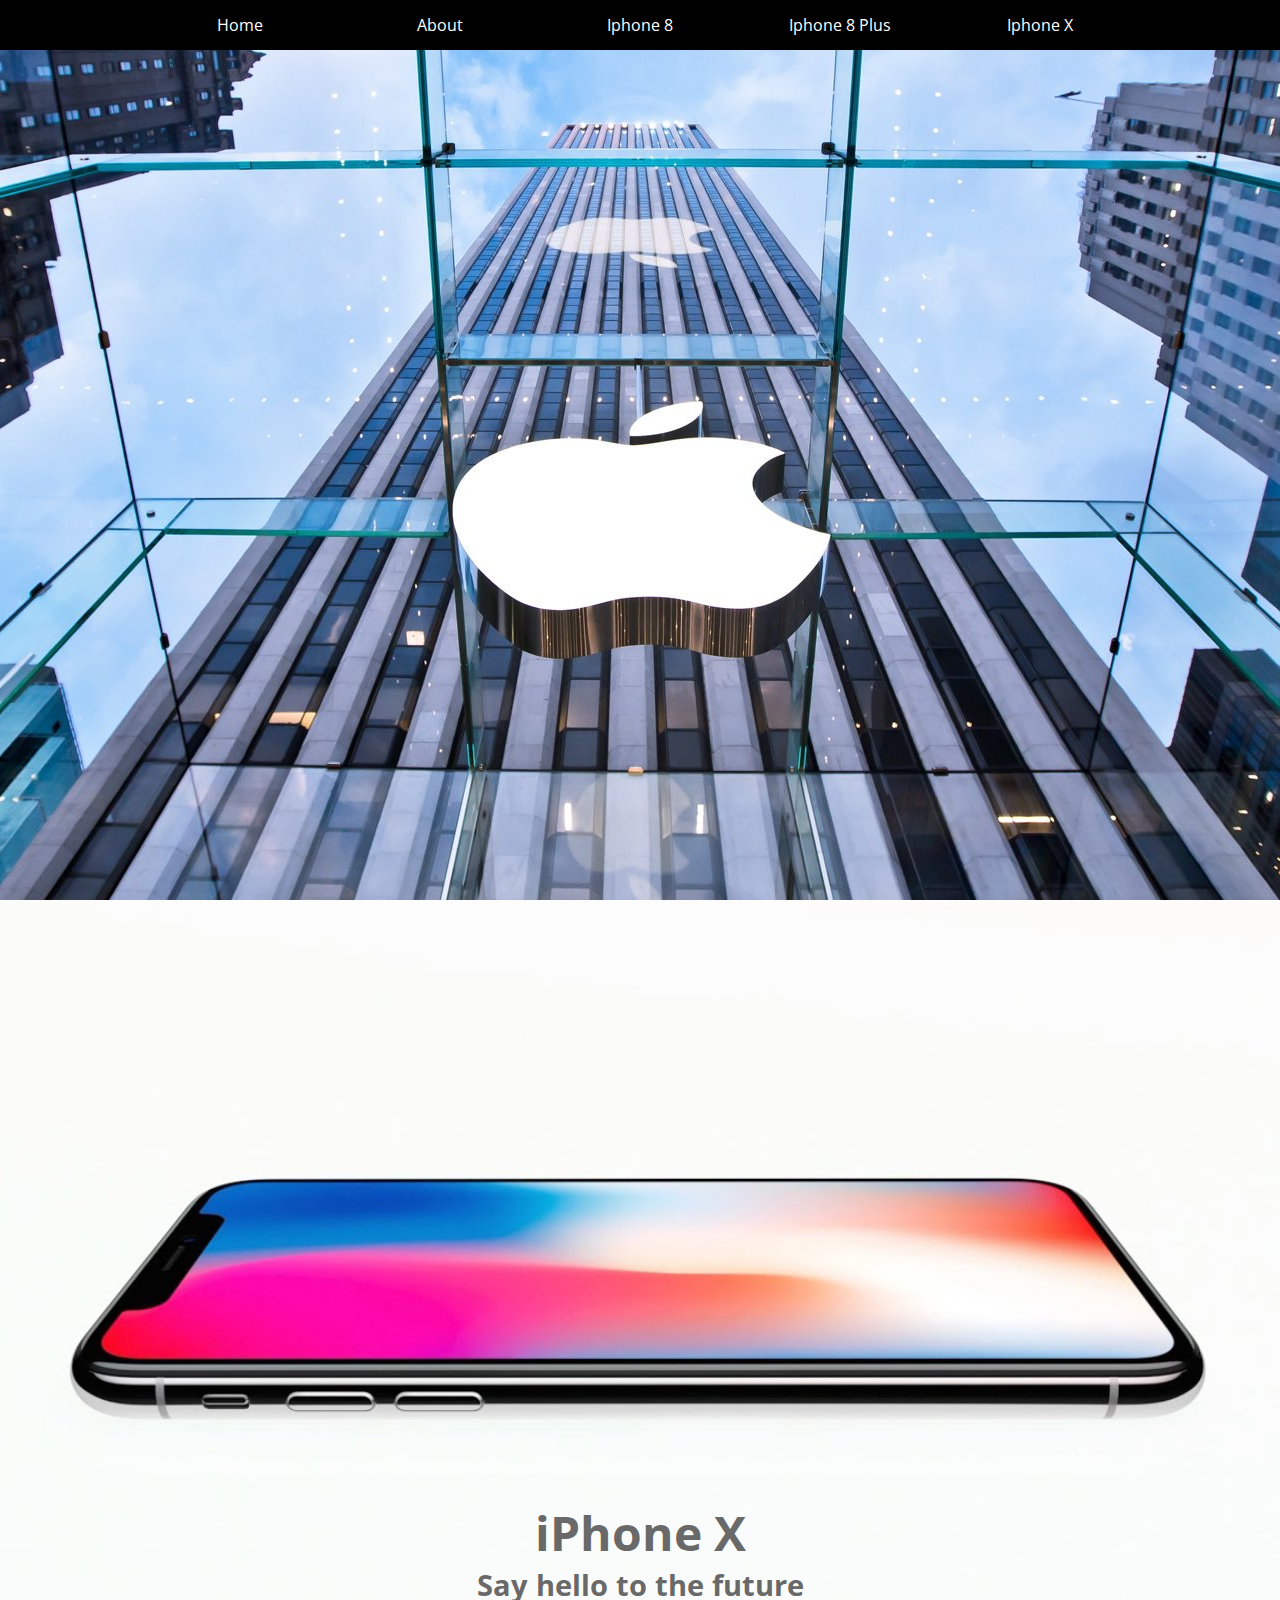
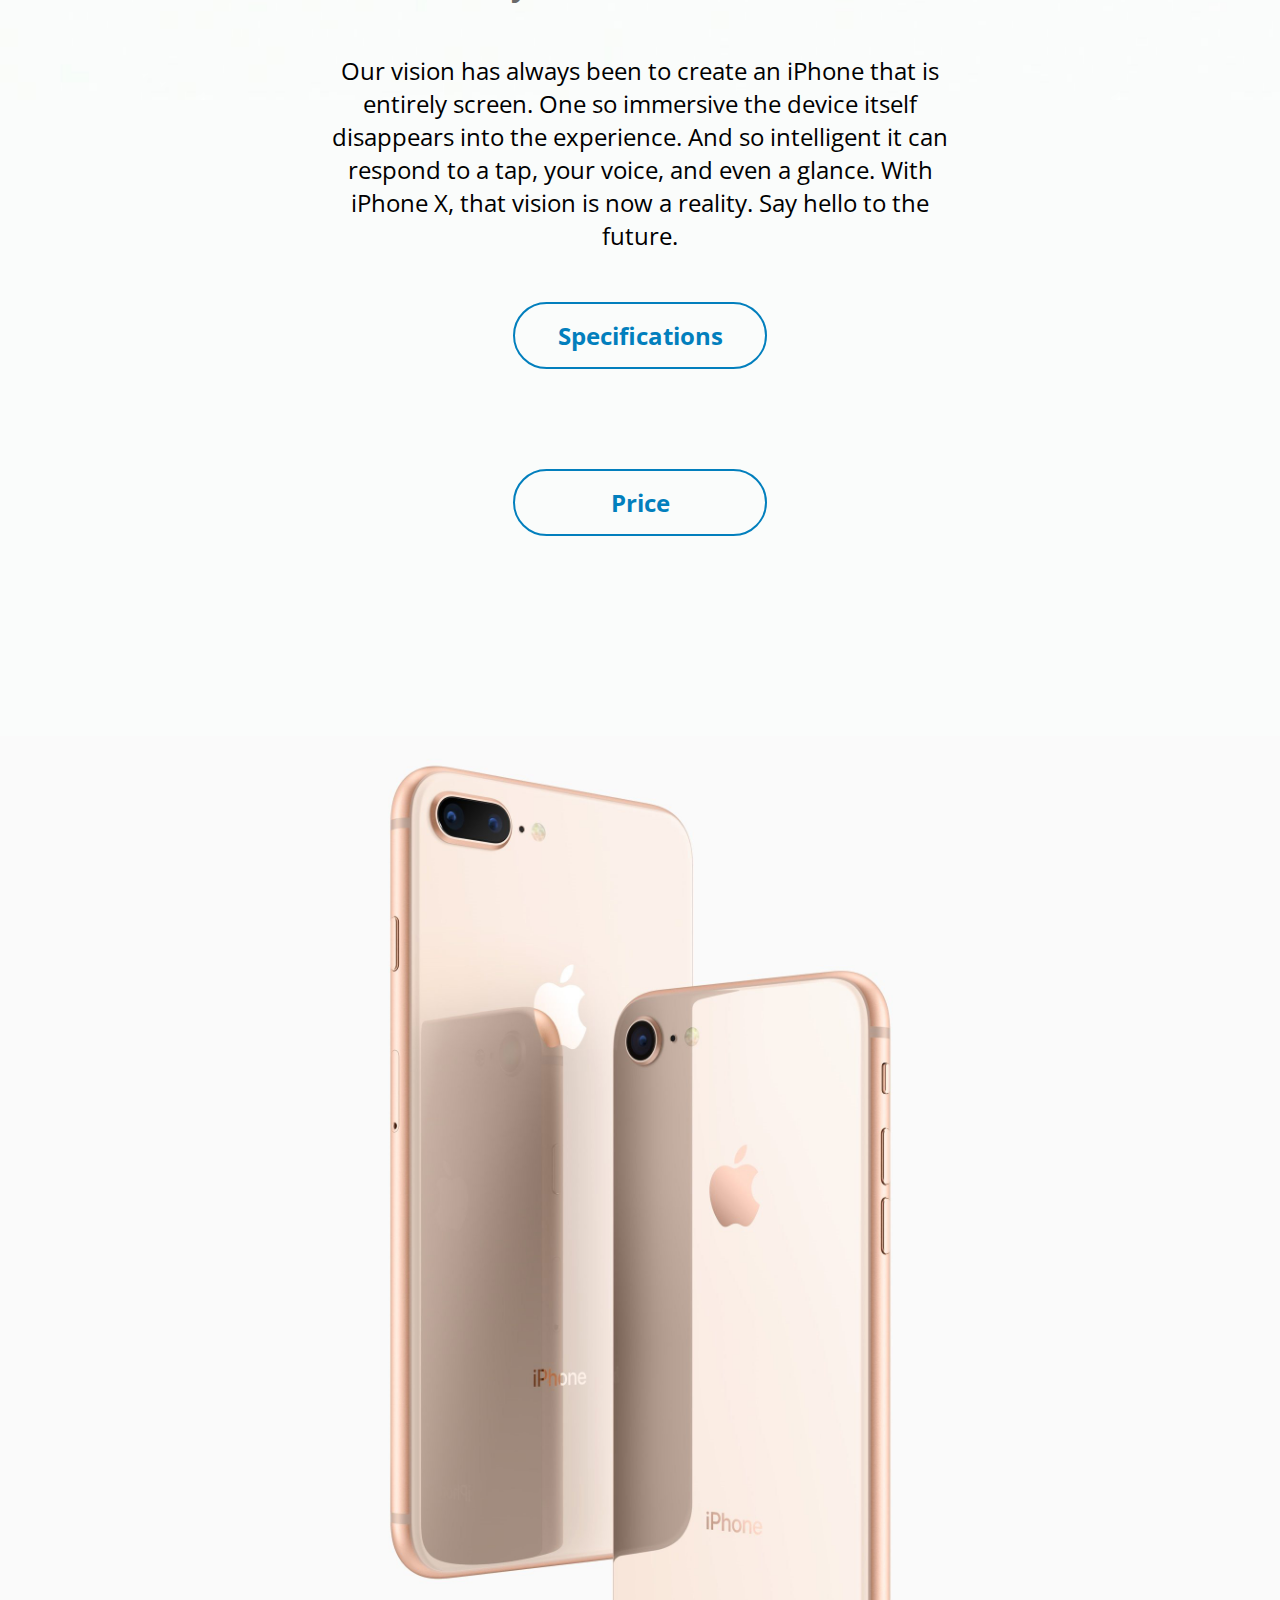
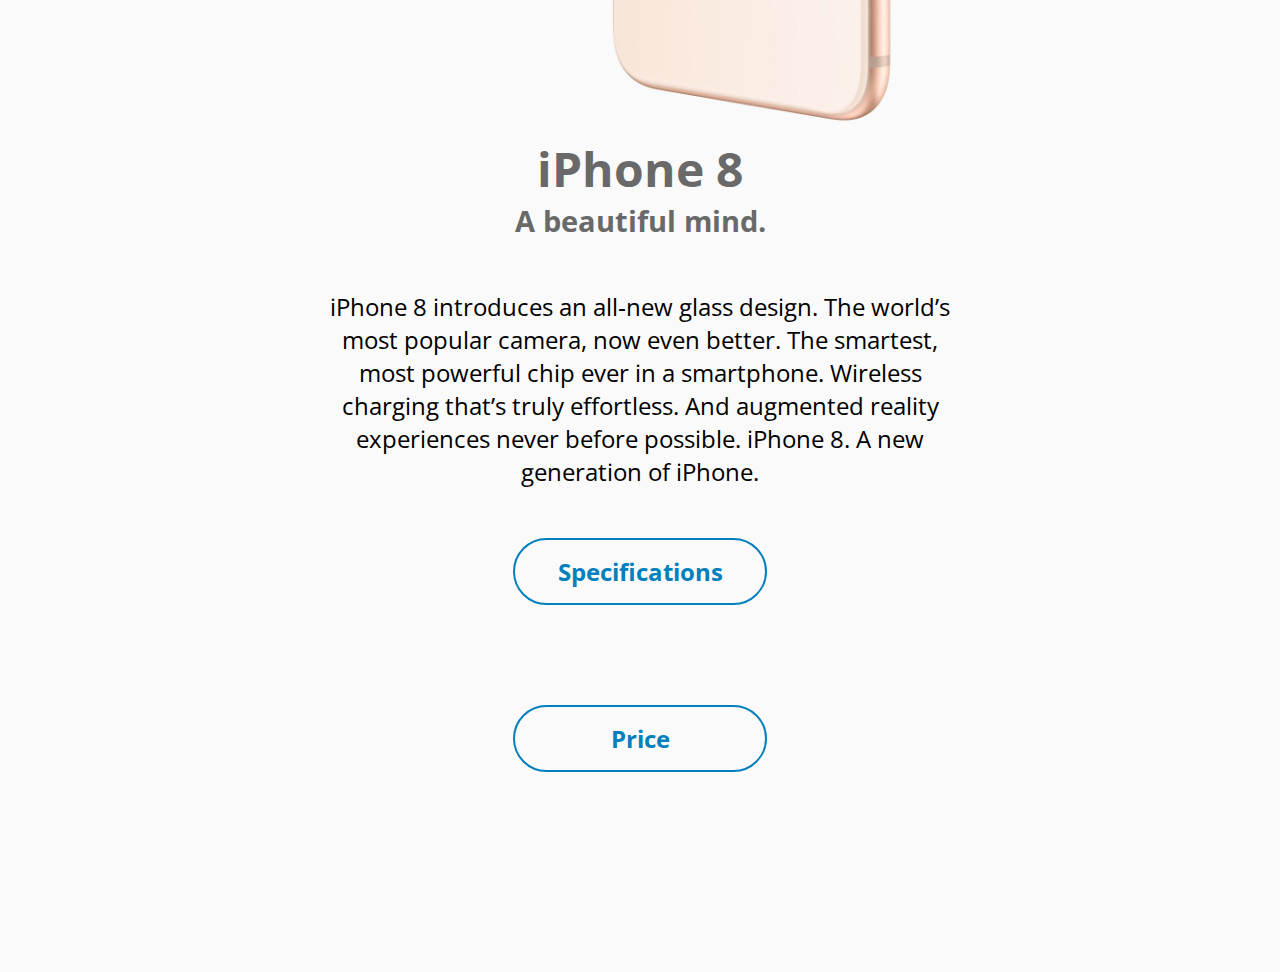
==== index.html @ 16cb4863 "Solved background and modified buttons collor" ====
<!DOCTYPE html>

<html>
    <head>
        <meta charset="UTF-8"> 
        <meta name="viewport" content="width=device-width, initial-scale=1">
        <meta name="description" content="A place where you can get information about Apple company and their latest products">
        <meta name="keywords" content="HTML,CSS,XML,JavaScript,Apple,iphone,Steve Jobs,Telephone,Smartphone,technology">
        <meta name="author" content="Eduard Valentin">
        <title>Apple Presentation</title> 
        <link rel="stylesheet" type="text/css" href="./style.css"> 
        <link href="https://fonts.googleapis.com/css?family=Open+Sans" rel="stylesheet">

    </head>

    <body>
        <header>
            
            <div class="slide-img"></div>
            <div class="slide-img"></div>
            <div class="slide-img"></div>
            <div class="slide-img"></div>

            <nav id="main-menu"></nav>

        </header>

        <main>
            <section id="iphone-x-section">
                <div id="iphx-img"></div>
                <div class="section-info">
                    <div class="section-title">
                        <h2> iPhone X </h2>
                        <h3>Say hello to the future</h3>
                    </div>
                    <div class="section-text">
                        <p>
                            Our vision has always been to create an iPhone that is entirely screen.
                            One so immersive the device itself disappears into the experience. 
                            And so intelligent it can respond to a tap, your voice, and even a glance. With iPhone X, that vision is now a reality. 
                            Say hello to the future.
                        </p>
                    </div>
                    <div id ="iphx-details" class="product-details">
                        <div id="iphx-spec-button" class="slide-button" data-action="iphx-spec">Specifications</div>
                            <!-- Start Table -->
                            <div id="iphx-spec" class="spec-table slide table-wrapper">
	                            <table>
	                                <tr>   
	                                    <th>Capacity</th>                            
	                                    <td>
	                                        <div>64GB</div>
	                                        <div>256GB</div>
	                                    </td>
	                                </tr>
	                                <tr>    
	                                    <th>Size</th>                            
	                                    <td>5.45(138.4 mm) x 2.65(67.3 mm)</td>
	                                </tr>
	                                 <tr>    
	                                    <th>Weight</th>                            
	                                    <td>5.22 ounces (148 grams)</td>
	                                </tr>
	                                <tr>    
	                                    <th>Display</th>                            
	                                    <td>
	                                        <ul>
	                                            <li>Retina HD display</li>
	                                            <li>4.7-inch (diagonal) widescreen LCD Multi-Touch display with IPS technology</li>
	                                            <li>1334-by-750-pixel resolution at 326 ppi</li>
	                                            <li>1400:1 contrast ratio (typical)</li>
	                                            <li>True Tone display</li>
	                                            <li>Wide color display (P3)</li>
	                                            <li>3D Touch</li>
	                                            <li>625 cd/m2 max brightness (typical)</li>
	                                            <li>Dual-domain pixels for wide viewing angles</li>
	                                            <li>Fingerprint-resistant oleophobic coating</li>
	                                            <li>Support for display of multiple languages and characters simultaneously</li>
	                                            <li>Display Zoom</li>
	                                            <li>Reachability</li>
	                                        </ul>
	                                    </td>
	                                </tr>
	                                <tr>
	                                    <th>Splash, Water, and Dust Resistant</th>
	                                    <td>Rated IP67 under IEC standard 60529</td>
	                                </tr>

	                                <tr>
	                                    <th>Camera</th>
	                                    <td>
	                                        <ul>
	                                            <li>12MP camera</li>
	                                            <li>ƒ/1.8 aperture</li>
	                                            <li>Digital zoom up to 5x</li>
	                                            <li>Optical image stabilization</li>
	                                            <li>Six‑element lens</li>
	                                            <li>Quad-LED True Tone flash with Slow Sync</li>
	                                            <li>Panorama (up to 63MP)</li>
	                                            <li>Sapphire crystal lens cover</li>
	                                            <li>Backside illumination sensor</li>
	                                            <li>Hybrid IR filter</li>
	                                            <li>Autofocus with Focus Pixels</li>
	                                            <li>Tap to focus with Focus Pixels</li>
	                                            <li>Live Photos with stabilization</li>
	                                            <li>Wide color capture for photos and Live Photos</li>
	                                            <li>Improved local tone mapping</li>
	                                            <li>Body and face detection</li>
	                                            <li>Exposure control</li>
	                                            <li>Noise reduction</li>
	                                            <li>Auto HDR for photos</li>
	                                            <li>Auto image stabilization</li>
	                                            <li>Burst mode</li>
	                                            <li>Timer mode</li>
	                                            <li>Photo geotagging</li>
	                                            <li>Image formats captured: HEIF and JPEG</li>
	                                        </ul>
	                                    </td>
	                                </tr>
	                            </table>
	                            <!-- End Table -->
                            </div>

                        <div id="iphx-price-button" class="slide-button" data-action="iphx-price">Price </div>

                        <!-- Start Table -->
                        <div id="iphx-price" class="table-wrapper slide price-table">
	                        <table>
	                            <tr>   
	                                <th>Memory</th>                            
	                                <td>64GB</td>
	                                <td>256GB</td>                            
	                            </tr>
	                            <tr>   
	                                <th>Colors Available</th>  
	                                <td>                          
	                                    <ul>
	                                        <li>Black</li>
	                                        <li>Gold</li>
	                                        <li>Pink</li>
	                                    </ul>
	                                </td>
	                                <td>
	                                    <ul>
	                                        <li>Black</li>
	                                        <li>Gold Pink</li>
	                                        <li>White</li>
	                                    </ul>
	                                </td>                            
	                            </tr>
	                            <tr>    
	                                <th>Price</th>                            
	                                <td>699$</td>
	                                <td>849$</td>                              
	                            </tr>
	                        </table>
	                        <!-- End Table -->
                    	</div>
                    </div>
                </div>
                </div>
            </section>

            <section id="iphone-8-section">
                <div id="iph8-img"></div>
                <div class="section-info">
                    <div class="section-title">
                        <h2> iPhone 8 </h2>
                        <h3>A beautiful mind.</h3>
                    </div>
                    <div class="section-text">
                        <p>
                            <p>iPhone 8 introduces an all‑new glass design. 
                            The world’s most popular camera, now even better.
                            The smartest, most powerful chip ever in a smartphone.
                            Wireless charging that’s truly effortless.
                            And augmented reality experiences never before possible. 
                            iPhone 8. A new generation of iPhone.</p>
                        </p>
                    </div>
                    <div id="iph8-details" class="product-details">
                        <div id="iph8-spec-button" class="slide-button" data-action="iph8-spec">Specifications</div>

                        <div id="iph8-spec" class="spec-table slide table-wrapper"> 
	                        <!-- Start Table -->
	                        <table>
	                            <tr>   
	                                <th>Capacity</th>                            
	                                <td>
	                                    <div>64GB</div>
	                                    <div>256GB</div>
	                                </td>
	                            </tr>
	                            <tr>    
	                                <th>Size</th>                            
	                                <td>5.45(138.4 mm) x 2.65(67.3 mm)</td>
	                            </tr>
	                             <tr>    
	                                <th>Weight</th>                            
	                                <td>5.22 ounces (148 grams)</td>
	                            </tr>
	                            <tr>    
	                                <th>Display</th>                            
	                                <td>
	                                    <ul>
	                                        <li>Retina HD display</li>
	                                        <li>4.7-inch (diagonal) widescreen LCD Multi-Touch display with IPS technology</li>
	                                        <li>1334-by-750-pixel resolution at 326 ppi</li>
	                                        <li>1400:1 contrast ratio (typical)</li>
	                                        <li>True Tone display</li>
	                                        <li>Wide color display (P3)</li>
	                                        <li>3D Touch</li>
	                                        <li>625 cd/m2 max brightness (typical)</li>
	                                        <li>Dual-domain pixels for wide viewing angles</li>
	                                        <li>Fingerprint-resistant oleophobic coating</li>
	                                        <li>Support for display of multiple languages and characters simultaneously</li>
	                                        <li>Display Zoom</li>
	                                        <li>Reachability</li>
	                                    </ul>
	                                </td>
	                            </tr>
	                            <tr>
	                                <th>Splash, Water, and Dust Resistant</th>
	                                <td>Rated IP67 under IEC standard 60529</td>
	                            </tr>

	                            <tr>
	                                <th>Camera</th>
	                                <td>
	                                    <ul>
	                                        <li>12MP camera</li>
	                                        <li>ƒ/1.8 aperture</li>
	                                        <li>Digital zoom up to 5x</li>
	                                        <li>Optical image stabilization</li>
	                                        <li>Six‑element lens</li>
	                                        <li>Quad-LED True Tone flash with Slow Sync</li>
	                                        <li>Panorama (up to 63MP)</li>
	                                        <li>Sapphire crystal lens cover</li>
	                                        <li>Backside illumination sensor</li>
	                                        <li>Hybrid IR filter</li>
	                                        <li>Autofocus with Focus Pixels</li>
	                                        <li>Tap to focus with Focus Pixels</li>
	                                        <li>Live Photos with stabilization</li>
	                                        <li>Wide color capture for photos and Live Photos</li>
	                                        <li>Improved local tone mapping</li>
	                                        <li>Body and face detection</li>
	                                        <li>Exposure control</li>
	                                        <li>Noise reduction</li>
	                                        <li>Auto HDR for photos</li>
	                                        <li>Auto image stabilization</li>
	                                        <li>Burst mode</li>
	                                        <li>Timer mode</li>
	                                        <li>Photo geotagging</li>
	                                        <li>Image formats captured: HEIF and JPEG</li>
	                                    </ul>
	                            </tr>

	                        </table>
	                        <!-- End Table -->
						</div>
                        
                        <div id="iph8-price-button" class="slide-button" data-action="iph8-price">Price </div>
                        <div id="iph8-price" class="price-table slide table-wrapper">
	                        <!-- Start Table -->
	                        <table>
	                            <tr>   
	                                <th>Memory</th>                            
	                                <td>64GB</td>
	                                <td>256GB</td>                            
	                            </tr>
	                            <tr>   
	                                <th>Colors Available</th>  
	                                <td>                          
	                                    <ul>
	                                        <li>Black</li>
	                                        <li>Gold</li>
	                                        <li>Pink</li>
	                                    </ul>
	                                </td>
	                                <td>
	                                    <ul>
	                                        <li>Black</li>
	                                        <li>Gold Pink</li>
	                                        <li>White</li>
	                                    </ul>
	                                </td>                            
	                            </tr>
	                            <tr>    
	                                <th>Price</th>                            
	                                <td>699$</td>
	                                <td>849$</td>                              
	                            </tr>
	                        </table>
	                        <!-- End Table -->
                     </div>
                    </div>
                </div>
            </section>
       
       
        </main>

        <footer>
        
        </footer>
        
        <!-- Zona pentru fisiere javascript -->
        <script src="logic.js"></script>
    
    </body>

</html>
---- style.css ----
html{
    font-family: 'Open Sans', sans-serif;
    margin: 0;
    padding: 0;
}

body{
    background-color: #efefef;
    margin: 0;
    padding: 0;
}

h1,h2,h3,h4,h5{
    color: #696969;    
}

section{
    width: 100%;
    padding-bottom: 150px;
}

/*----------------------------------------- Header ----------------------------------------------------------*/

header{
    width: 100%;
    height: 100%;
    overflow: hidden;
}

nav{
    width: 100%;
    background-color: black;
    position: absolute;
    top: 0;
    left: 0;
    z-index: 5;
}
nav ul{
    width: 100%;
    list-style: none;
    display: flex;
    flex-direction: row;
    justify-content: center;
    align-items: center;
    margin: 0;
    padding: 0;
}

nav ul li{
    width: 200px;
    height: 50px;
    display: flex;
    align-content: center;
    justify-content: center;
    transition:  3ms linear;
}

nav ul li:hover{
    background-color:#252525;
}

nav ul li a{
    display: flex;
    justify-content: center;
    align-items: center;
    text-decoration: none;
    color: white;
}

/**************************** Sections ***********************************/

.image-section{
    display: block;
    width:100%;
}

#iphone-x-section{
    margin: 0;
    background-color: #fafcfb;
}

#iphone-8-section{
    margin: 0;
    background-color: #fafafa;
}

#iphx-img{
    background: url("img/iphx.jpg");
    background-size: cover;
    background-position: center;
    min-height:800px;
}

#iph8-img{
    background: url("img/iph8.jpg");
    background-size: contain;
    background-repeat: no-repeat;
    background-position: center;
    min-height:1000px;
}

.section-title{
    font-size: 2em;
    text-align: center;
    width: 50%;
    margin: 0 auto;
}

#iphone-x-section .section-info{
    margin-top:-200px;
}
.section-title h2,.section-title h3{
    margin: 0;
}
.section-title h3{
    font-size:0.9em;
}

.section-text{
    width: 50%;
    margin:50px auto;
    text-align: center;
    font-size: 1.5em;
}



/************************************* Article **********************************/

article{
    font-size: 1.2em;
}


/************************************** Table Styling ***************************/

table{
    margin: 0 auto;
    border-collapse: collapse;
    width: 980px;
}
th{
    font-size: 1.5em;
}
tr{
    border-bottom:1px solid #c5c5c5;
}

table tr:last-child{
    border: none;
}

td{
    padding:40px 0px;
    display: inline-block;
    margin-right: 30%;
    
}

td ul{
    margin: 0;
    padding: 0;
    list-style: none;
}

#spec-table td,#spec-table th{
    width: 50%;
}
/******************************* Other ***********************************************/

div.product-details h2{
    font-size: 2em;
    margin: 100px 0px;
    text-align: center;
}

.slide-button{
    font-size: 1.5em;
    text-align: center;
    width: 250px;
    padding: 15px 0px;
    border-radius: 50px;
    font-weight: bold;
    margin: 50px auto;
    cursor: pointer;
    color: #027fbd;
    border: 2px solid #027fbd;
    transition: all .1s ease-in-out;
}
.slide-button:hover{
    transform: scale(.98);
}

.slide {
    display: block;
    overflow: hidden;
    transition: all 0.5s linear;
}

.slide-img{
    width: 100%;
    height: 100vh;
    position: absolute;
    top: 0;
    left: 0;
    z-index: 5;
    opacity: 0;
    transition: opacity 1s linear;
    background-size: cover !important;
    background-position: center !important;
    background-repeat: no-repeat !important;
    background-attachment: fixed !important;
}

.slide-img:nth-child(1){
    background: url("img/bg1.jpg");
}
.slide-img:nth-child(2){
    background: url("img/bg2.png");
}
.slide-img:nth-child(3){
    background: url("img/bg3.jpg");
}
.slide-img:nth-child(4){
    background: url("img/bg4.jpg");
}
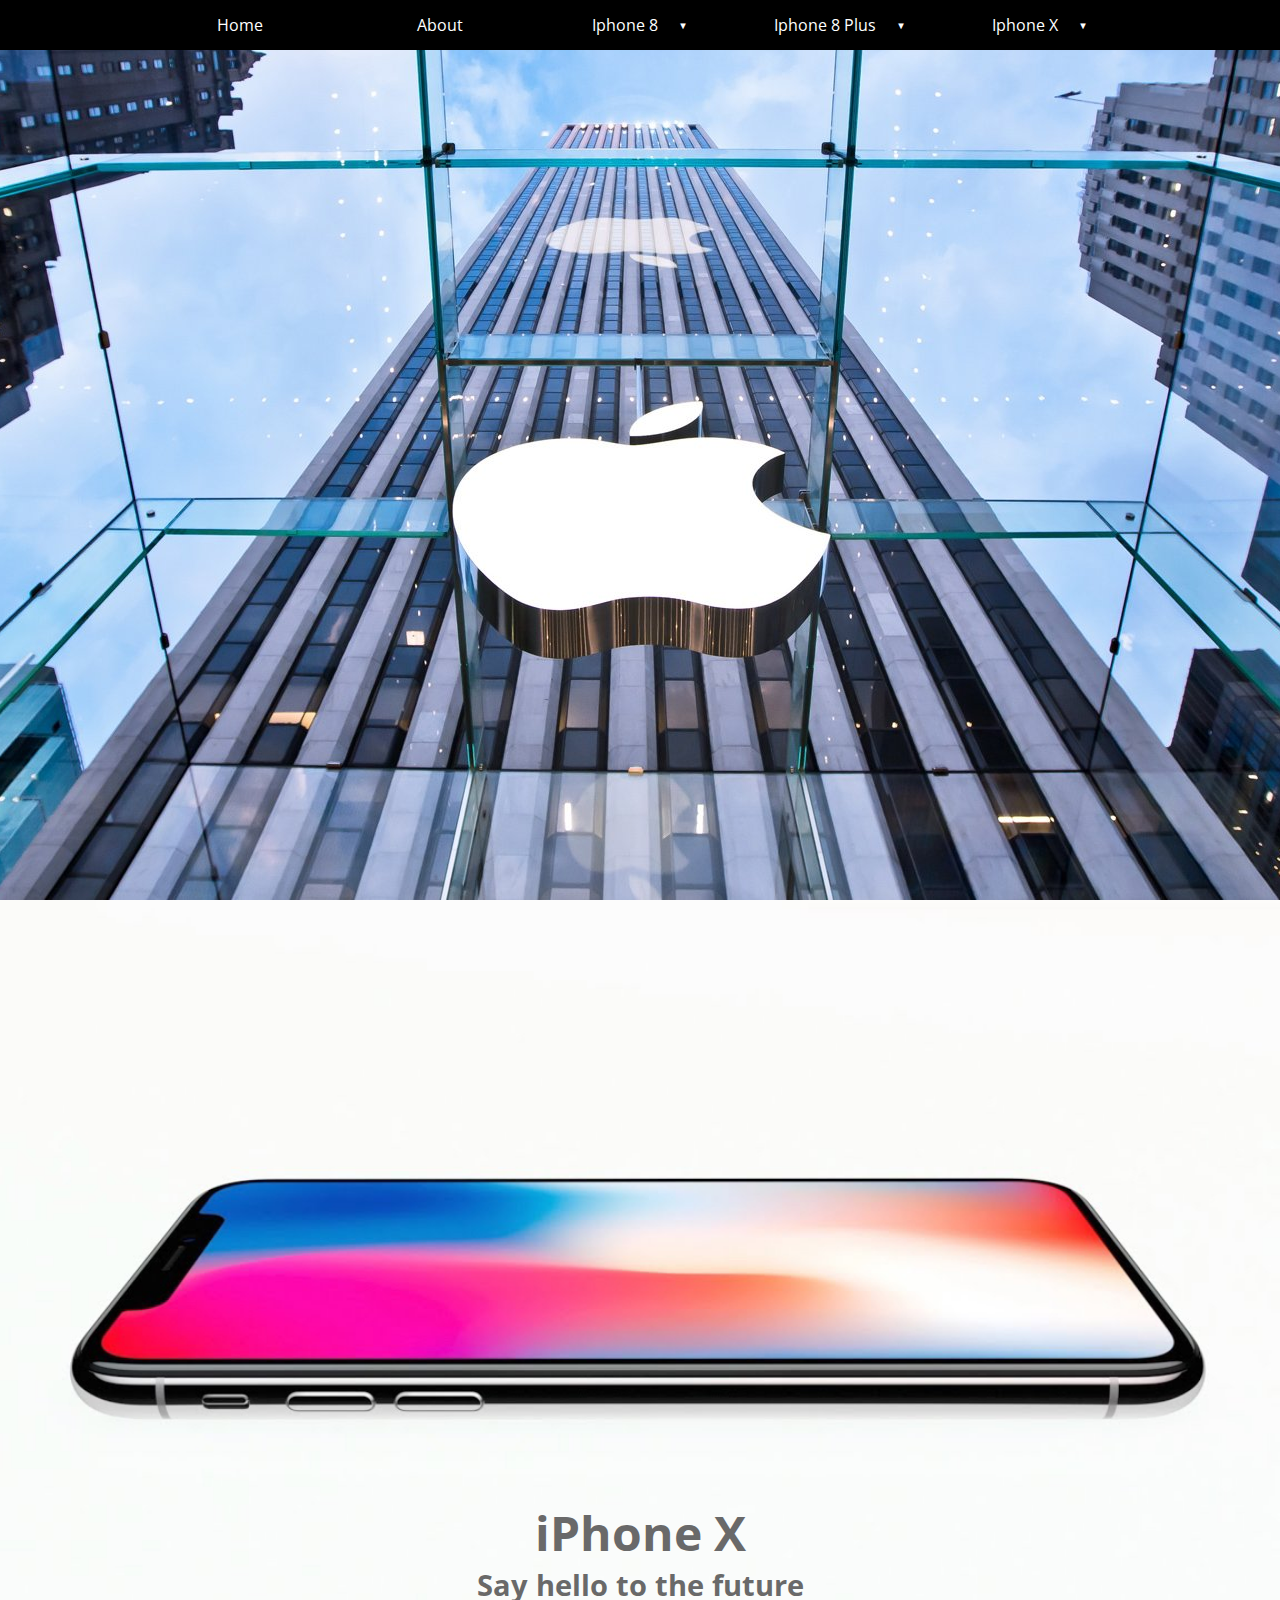
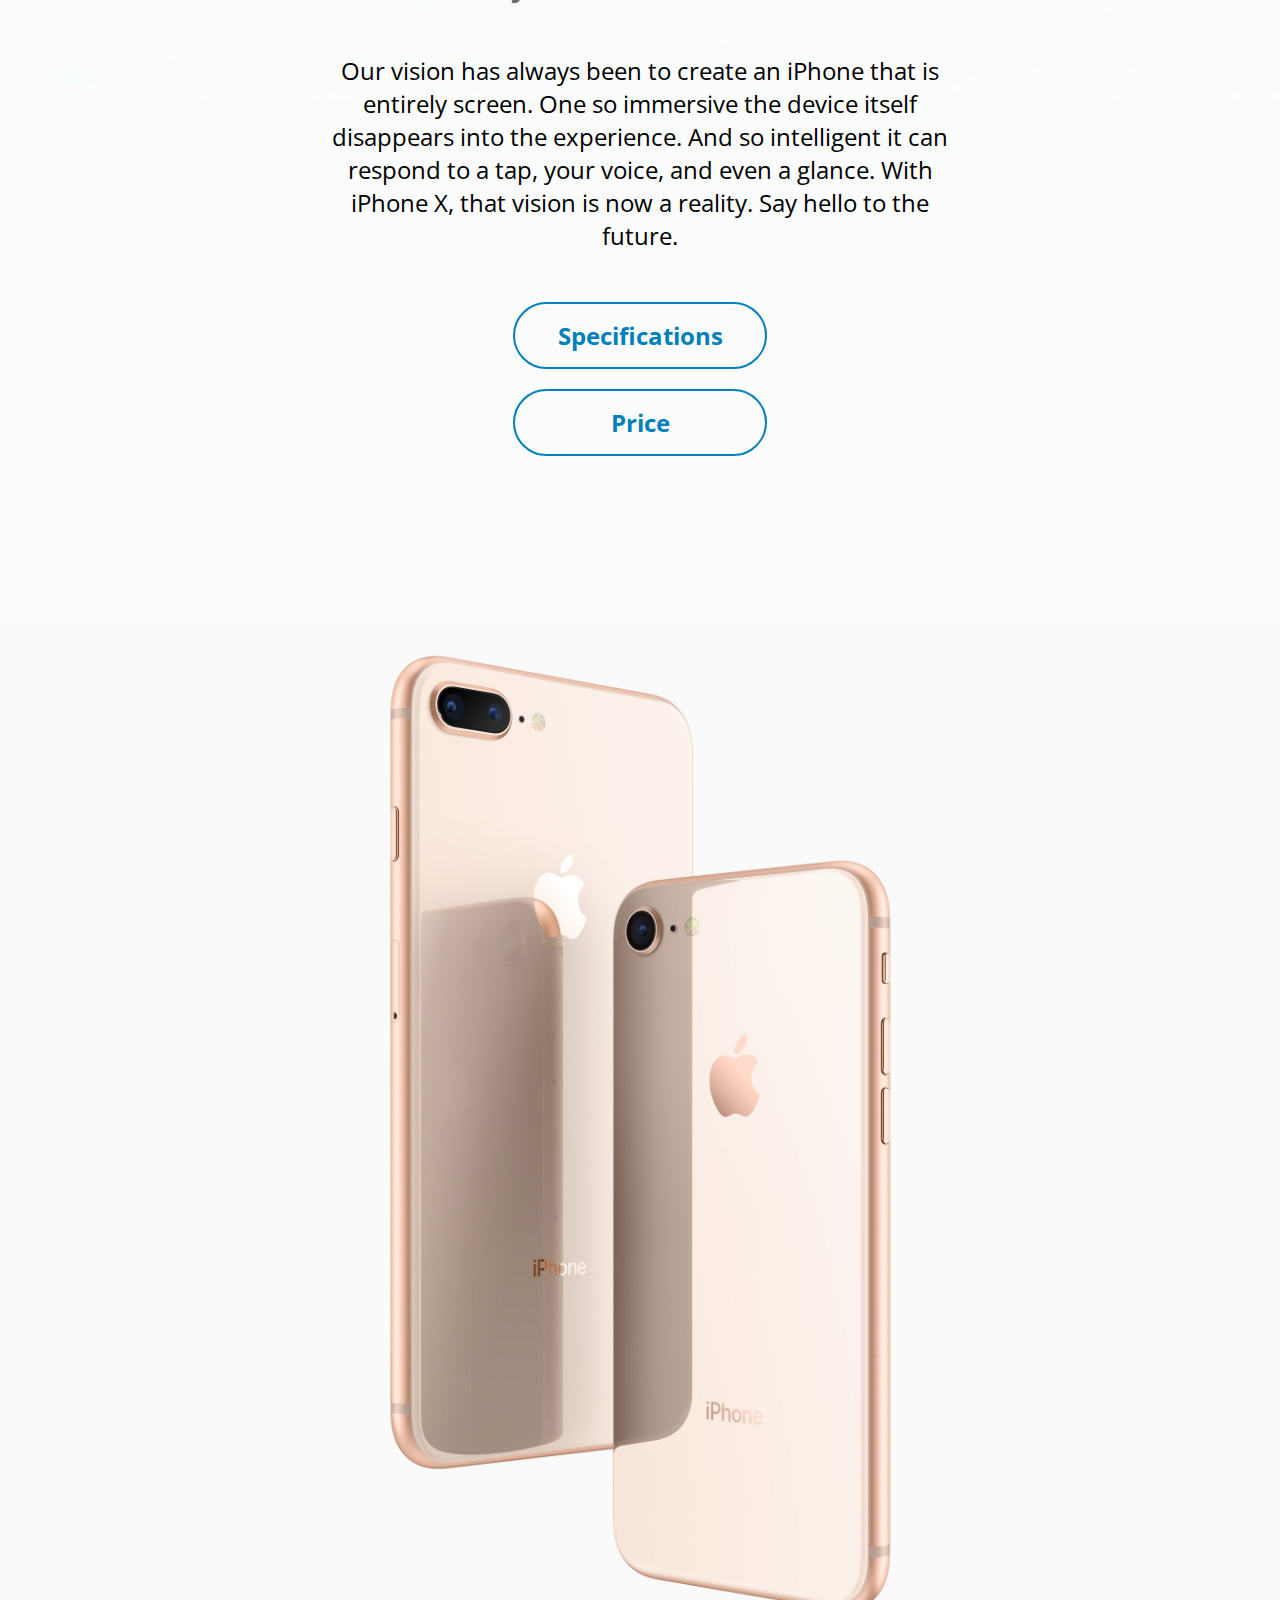
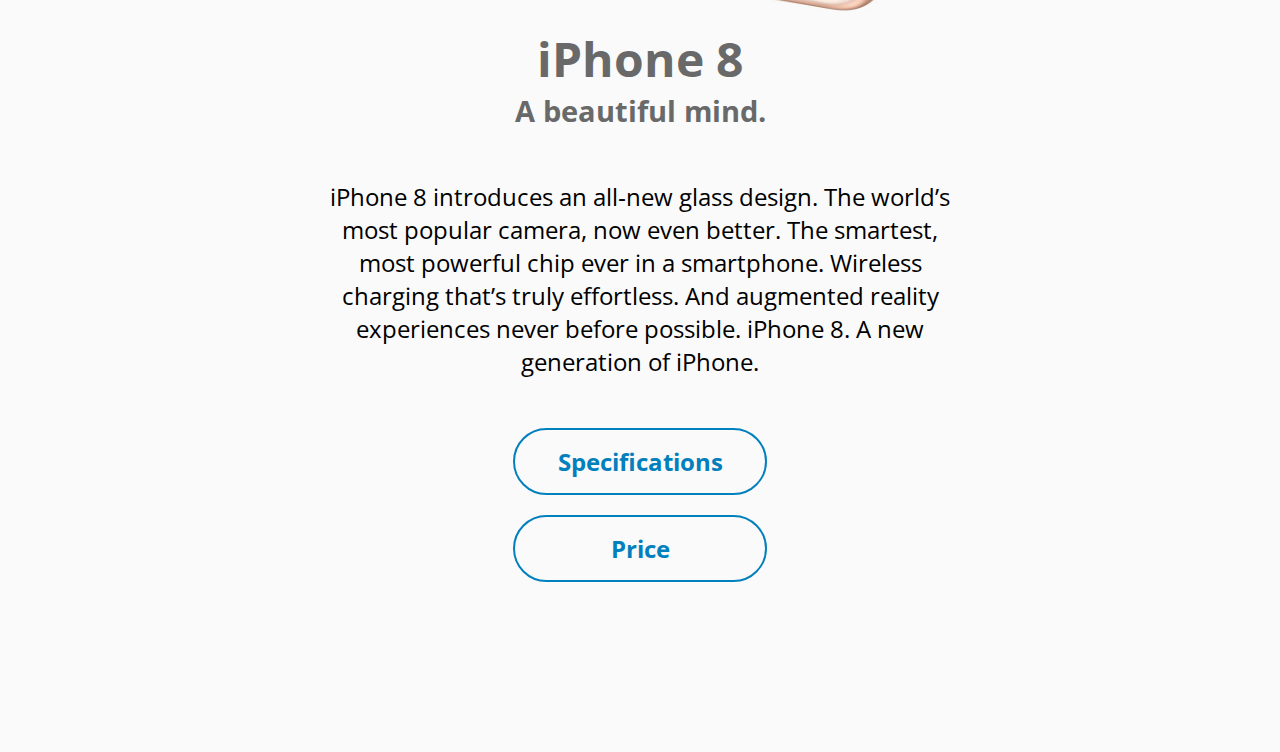
==== commit d471115c: "WIP -- Making it responsive" ====
--- a/index.html
+++ b/index.html
@@ -21,7 +21,10 @@
             <div class="slide-img"></div>
             <div class="slide-img"></div>
 
-            <nav id="main-menu"></nav>
+            <nav id="main-menu">
+            	<div id="show-menu-button" class="slide-button" data-action="menu-items">=</div>
+            	<div id="menu-items"></div>
+            </nav>
 
         </header>
 
@@ -42,7 +45,7 @@
                         </p>
                     </div>
                     <div id ="iphx-details" class="product-details">
-                        <div id="iphx-spec-button" class="slide-button" data-action="iphx-spec">Specifications</div>
+                        <div id="iphx-spec-button" class="slide-button table-show-button" data-action="iphx-spec">Specifications</div>
                             <!-- Start Table -->
                             <div id="iphx-spec" class="spec-table slide table-wrapper">
 	                            <table>
@@ -121,7 +124,7 @@
 	                            <!-- End Table -->
                             </div>
 
-                        <div id="iphx-price-button" class="slide-button" data-action="iphx-price">Price </div>
+                        <div id="iphx-price-button" class="slide-button table-show-button" data-action="iphx-price">Price </div>
 
                         <!-- Start Table -->
                         <div id="iphx-price" class="table-wrapper slide price-table">
@@ -179,7 +182,7 @@
                         </p>
                     </div>
                     <div id="iph8-details" class="product-details">
-                        <div id="iph8-spec-button" class="slide-button" data-action="iph8-spec">Specifications</div>
+                        <div id="iph8-spec-button" class="slide-button table-show-button" data-action="iph8-spec">Specifications</div>
 
                         <div id="iph8-spec" class="spec-table slide table-wrapper"> 
 	                        <!-- Start Table -->
@@ -259,7 +262,7 @@
 	                        <!-- End Table -->
 						</div>
                         
-                        <div id="iph8-price-button" class="slide-button" data-action="iph8-price">Price </div>
+                        <div id="iph8-price-button" class="slide-button table-show-button" data-action="iph8-price">Price </div>
                         <div id="iph8-price" class="price-table slide table-wrapper">
 	                        <!-- Start Table -->
 	                        <table>
--- a/style.css
+++ b/style.css
@@ -30,7 +30,7 @@
 nav{
     width: 100%;
     background-color: black;
-    position: absolute;
+    position: fixed;
     top: 0;
     left: 0;
     z-index: 5;
@@ -49,15 +49,13 @@
 nav ul li{
     width: 200px;
     height: 50px;
+    cursor:pointer;
     display: flex;
     align-content: center;
     justify-content: center;
     transition:  3ms linear;
 }
 
-nav ul li:hover{
-    background-color:#252525;
-}
 
 nav ul li a{
     display: flex;
@@ -67,6 +65,13 @@
     color: white;
 }
 
+#show-menu-button{
+    display: none;
+    color: white;
+    font-size: 3em;
+
+}
+
 /**************************** Sections ***********************************/
 
 .image-section{
@@ -174,20 +179,20 @@
     text-align: center;
 }
 
-.slide-button{
+.table-show-button{
     font-size: 1.5em;
     text-align: center;
     width: 250px;
     padding: 15px 0px;
     border-radius: 50px;
     font-weight: bold;
-    margin: 50px auto;
+    margin: 0 auto 20px auto;
     cursor: pointer;
     color: #027fbd;
     border: 2px solid #027fbd;
     transition: all .1s ease-in-out;
 }
-.slide-button:hover{
+.table-show-button:hover{
     transform: scale(.98);
 }
 
@@ -223,4 +228,96 @@
 }
 .slide-img:nth-child(4){
     background: url("img/bg4.jpg");
-}+}
+
+/******************************************************SUB MENU******************************************************/
+
+
+
+.sub-menu{
+
+    background:black;
+    flex-direction:column;
+    color: white;
+    position: absolute;
+    top: 50px;
+    width: 200px;
+}
+
+.sub-menu > li{
+    display:flex;
+    align-content:center;
+    align-items:center;
+    border-bottom:1px solid #3b3b3bcc;
+}
+
+.sub-menu > li:last-child{
+    border-bottom:none;
+}
+
+.arrow-head{
+    transform-origin:center;
+    transition:transform .2s linear;
+    margin-left:20px;
+    color:white;
+    font-size:0.6em;
+}
+
+/****************************************** Media Query *****************************************************/
+
+@media (min-width: 721px) {
+    /* Changes for non mobile devices */
+
+    nav ul li:hover{
+        background-color:#252525;
+    }
+    .has-dropdown:hover .sub-menu{
+        display:flex;
+    }
+
+    .has-dropdown:hover .arrow-head{
+        transform:rotateZ(-90deg);
+    }
+    .sub-menu{
+        display: none;
+    }
+}
+
+@media (max-width: 720px){
+    /* Changes for mobile devices */ 
+
+    #main-menu{
+        height: 100vh;
+    }
+
+    #main-menu ul{
+        flex-direction: column;
+    }
+
+    #main-menu ul li{
+        border-bottom: 1px solid rgba(255, 255, 255, 0.37);
+        width: 100%;
+        justify-content: flex-start;
+        flex-direction: column;
+        padding-left: 30px;
+        height: auto;
+        min-height: 65px;
+    }
+    #main-menu ul li a{
+        justify-content: flex-start;
+    }
+    #main-menu ul li:last-child{
+        border-bottom: none;
+    }
+
+    #show-menu-button{
+        display: block;
+    }
+    .sub-menu{
+        display: flex;
+        margin: 10px 0;
+        position: relative;
+        background: none;
+    }
+}
+
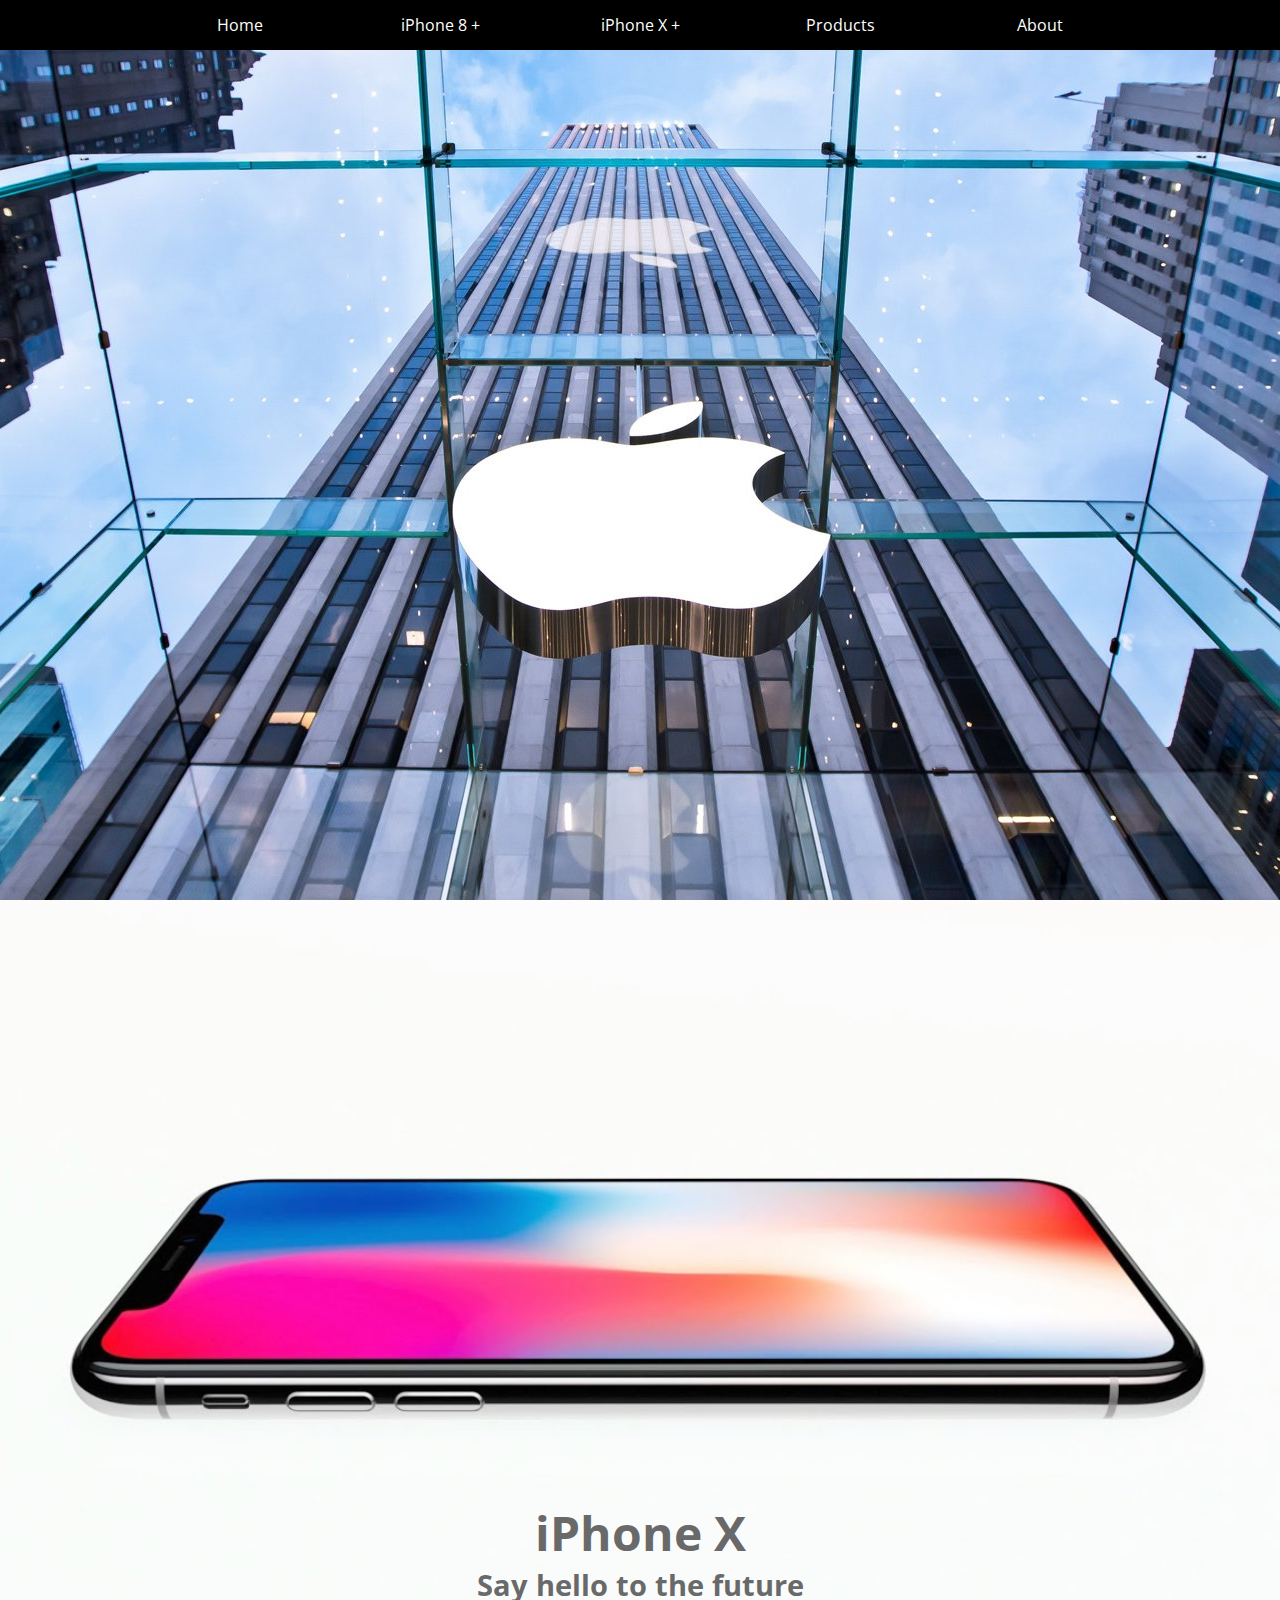
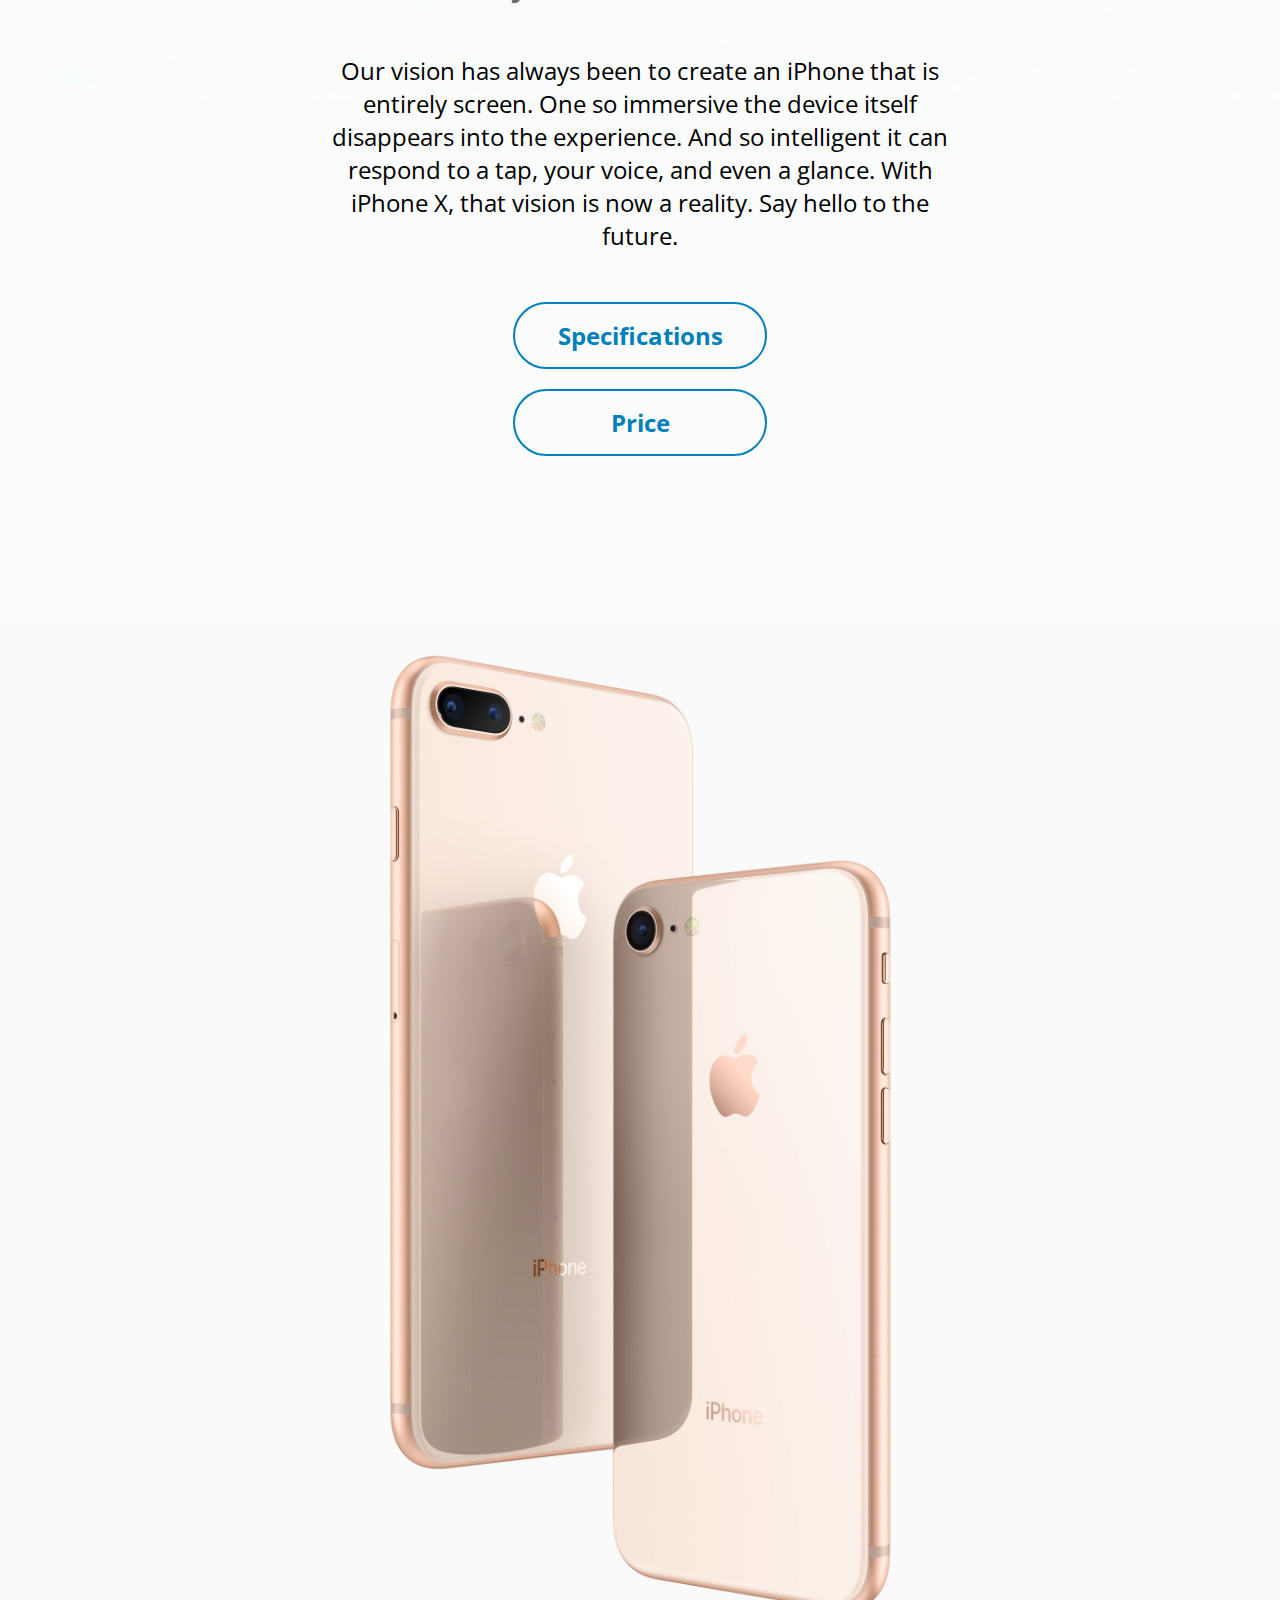
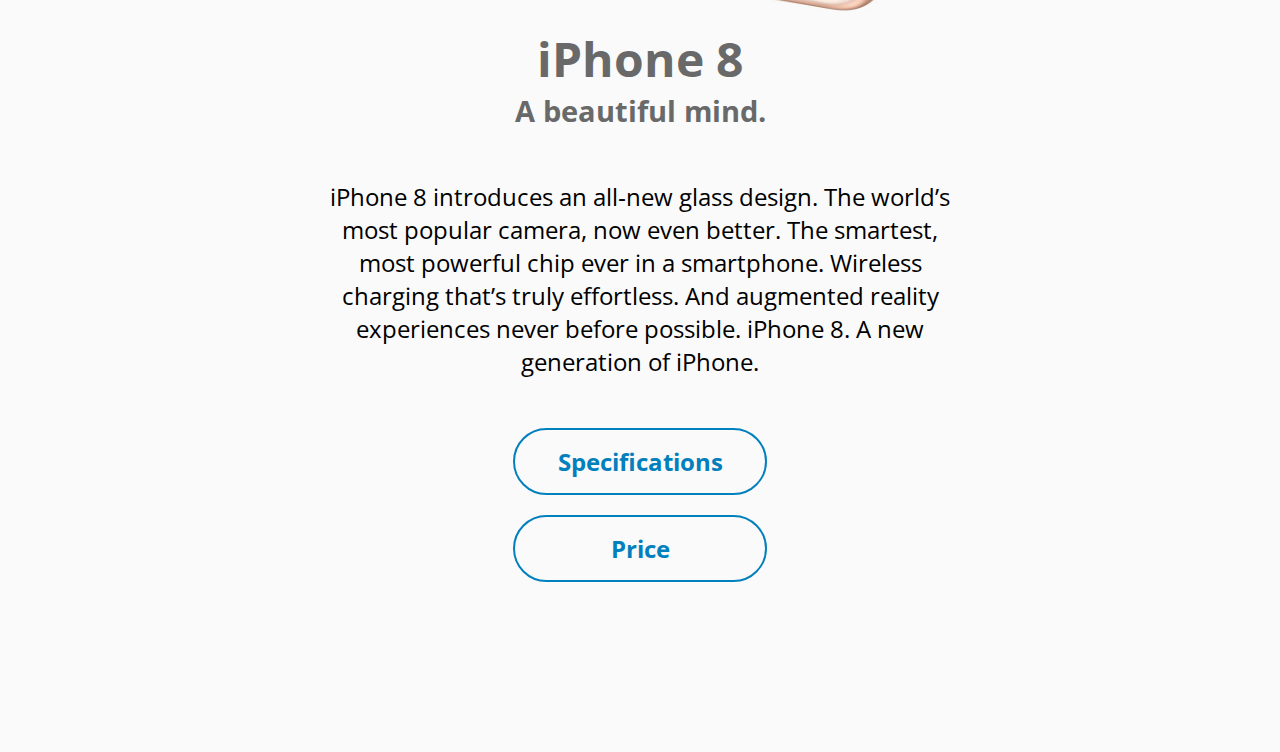
==== commit fd10ad09: "Merge branch 'master' of https://github.com/EduardValentin/AppleWebsite" ====
--- a/index.html
+++ b/index.html
@@ -21,10 +21,7 @@
             <div class="slide-img"></div>
             <div class="slide-img"></div>
 
-            <nav id="main-menu">
-            	<div id="show-menu-button" class="slide-button" data-action="menu-items">=</div>
-            	<div id="menu-items"></div>
-            </nav>
+            <nav id="main-menu"></nav>
 
         </header>
 
--- a/style.css
+++ b/style.css
@@ -35,7 +35,12 @@
     left: 0;
     z-index: 5;
 }
+
 nav ul{
+    padding: 0px;
+}
+
+nav > ul{
     width: 100%;
     list-style: none;
     display: flex;
@@ -53,7 +58,6 @@
     display: flex;
     align-content: center;
     justify-content: center;
-    transition:  3ms linear;
 }
 
 
@@ -63,14 +67,24 @@
     align-items: center;
     text-decoration: none;
     color: white;
-}
-
-#show-menu-button{
+    transition: all 300ms linear;
+}
+
+.toggle,[id^=drop] {
     display: none;
-    color: white;
-    font-size: 3em;
-
-}
+}
+
+
+/* Display Dropdowns on Hover */
+nav ul ul {
+    display: none;
+    background: black;
+    flex-direction: column;
+    position: absolute; 
+    top: 50px; 
+}
+
+
 
 /**************************** Sections ***********************************/
 
@@ -233,25 +247,14 @@
 /******************************************************SUB MENU******************************************************/
 
 
-
-.sub-menu{
-
-    background:black;
-    flex-direction:column;
-    color: white;
-    position: absolute;
-    top: 50px;
-    width: 200px;
-}
-
-.sub-menu > li{
+nav ul ul > li{
     display:flex;
     align-content:center;
     align-items:center;
     border-bottom:1px solid #3b3b3bcc;
 }
 
-.sub-menu > li:last-child{
+nav ul ul > li:last-child{
     border-bottom:none;
 }
 
@@ -268,8 +271,8 @@
 @media (min-width: 721px) {
     /* Changes for non mobile devices */
 
-    nav ul li:hover{
-        background-color:#252525;
+    nav ul li:hover > a {
+        color: rgba(255,255,255,0.60);
     }
     .has-dropdown:hover .sub-menu{
         display:flex;
@@ -278,46 +281,69 @@
     .has-dropdown:hover .arrow-head{
         transform:rotateZ(-90deg);
     }
-    .sub-menu{
-        display: none;
+
+
+    nav ul li:hover > ul {
+        display:flex;
     }
 }
 
 @media (max-width: 720px){
     /* Changes for mobile devices */ 
 
-    #main-menu{
-        height: 100vh;
-    }
-
     #main-menu ul{
         flex-direction: column;
+        width: 80%;
+        margin: 0 auto;
     }
 
     #main-menu ul li{
-        border-bottom: 1px solid rgba(255, 255, 255, 0.37);
+        border-bottom: 1px solid rgba(255, 255, 255, 0.15);
         width: 100%;
         justify-content: flex-start;
         flex-direction: column;
-        padding-left: 30px;
+        align-items: flex-start;
+        padding:15px 0px;
         height: auto;
-        min-height: 65px;
-    }
+    }
+
+    #main-menu ul li > label {
+        padding: 0px;
+        width: 100%;
+    }
+
     #main-menu ul li a{
         justify-content: flex-start;
     }
+
     #main-menu ul li:last-child{
         border-bottom: none;
     }
 
-    #show-menu-button{
+    #main-menu ul ul {
+        position:static;
+        color: #ffffff;
+    }
+
+    .toggle {
         display: block;
-    }
-    .sub-menu{
+        background-color: black ;
+        padding:14px 20px;  
+        color:#FFF;
+        text-decoration:none;
+        border:none;
+    }
+
+
+
+    .toggle + a,
+    .menu {
+        display: none;
+    }
+
+    /* Toggle unordred list display */
+    [id^=drop]:checked + ul {
         display: flex;
-        margin: 10px 0;
-        position: relative;
-        background: none;
-    }
-}
-
+    }
+}
+
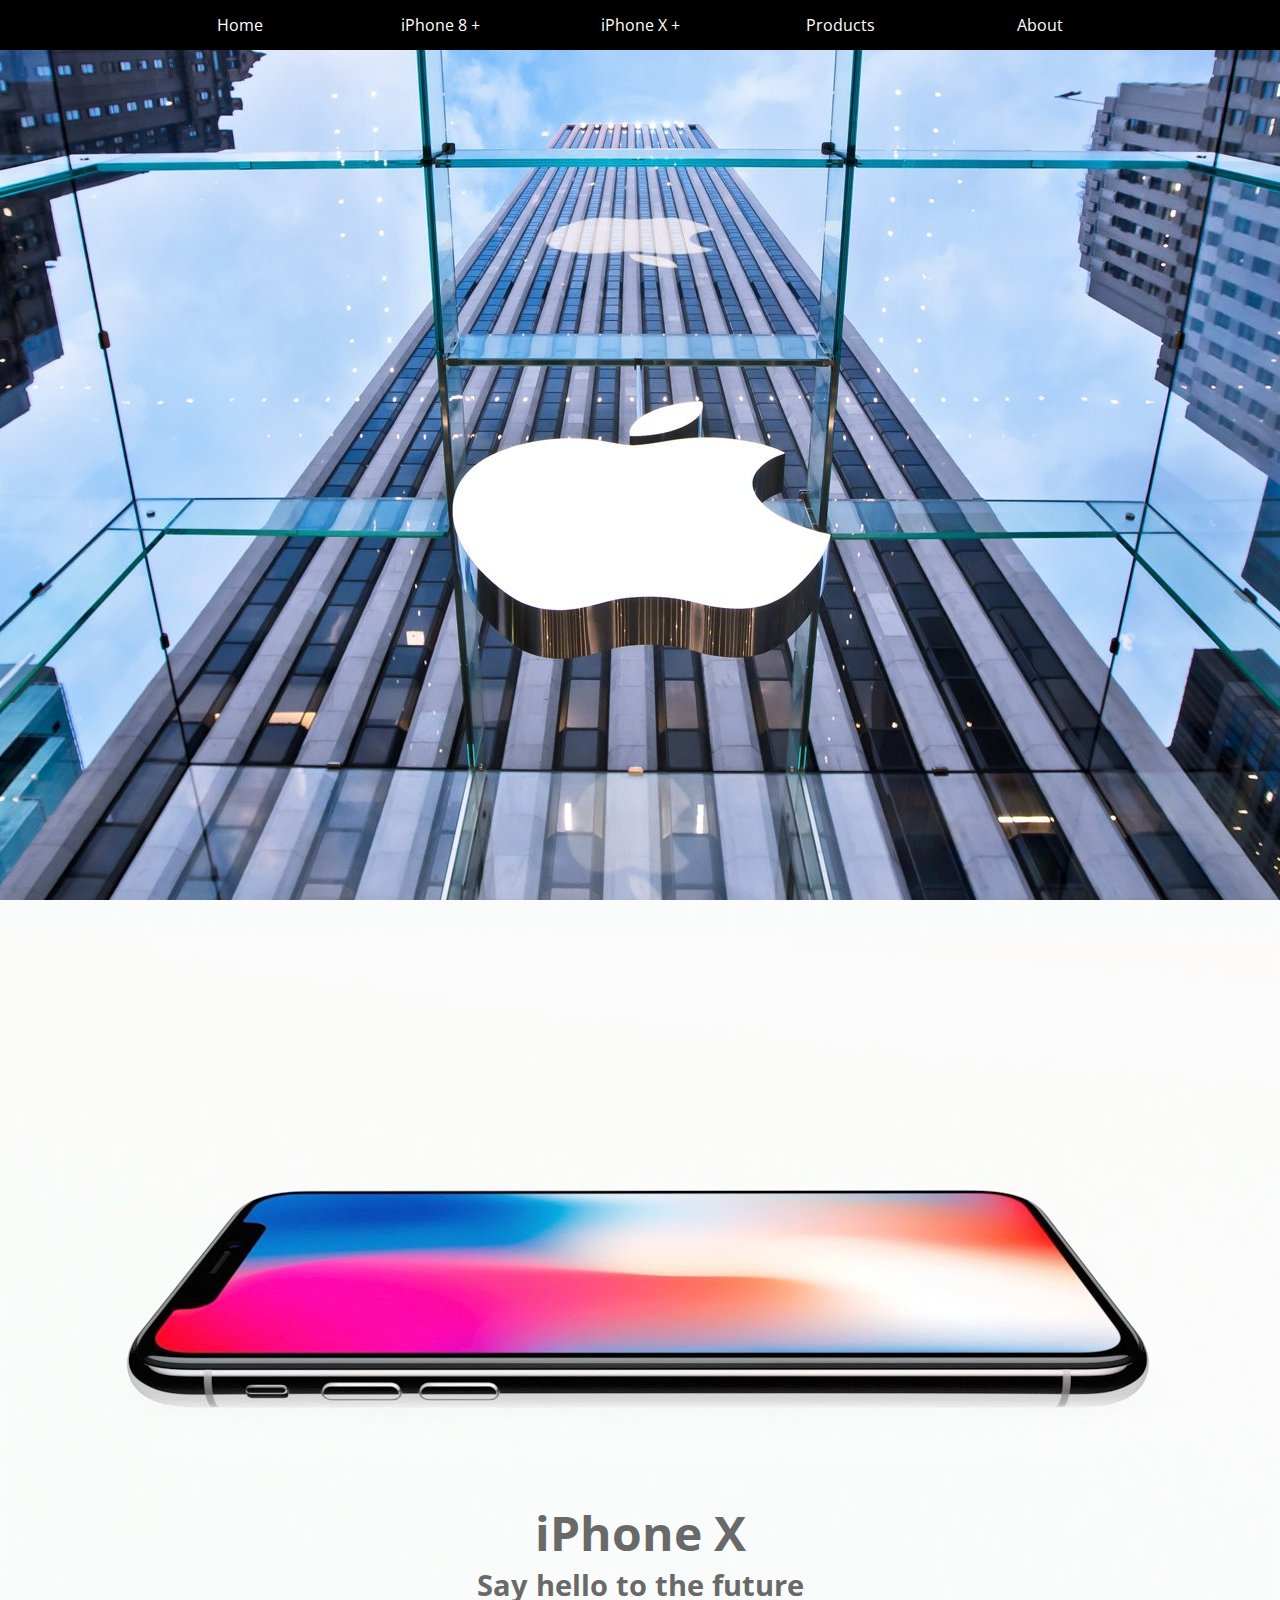
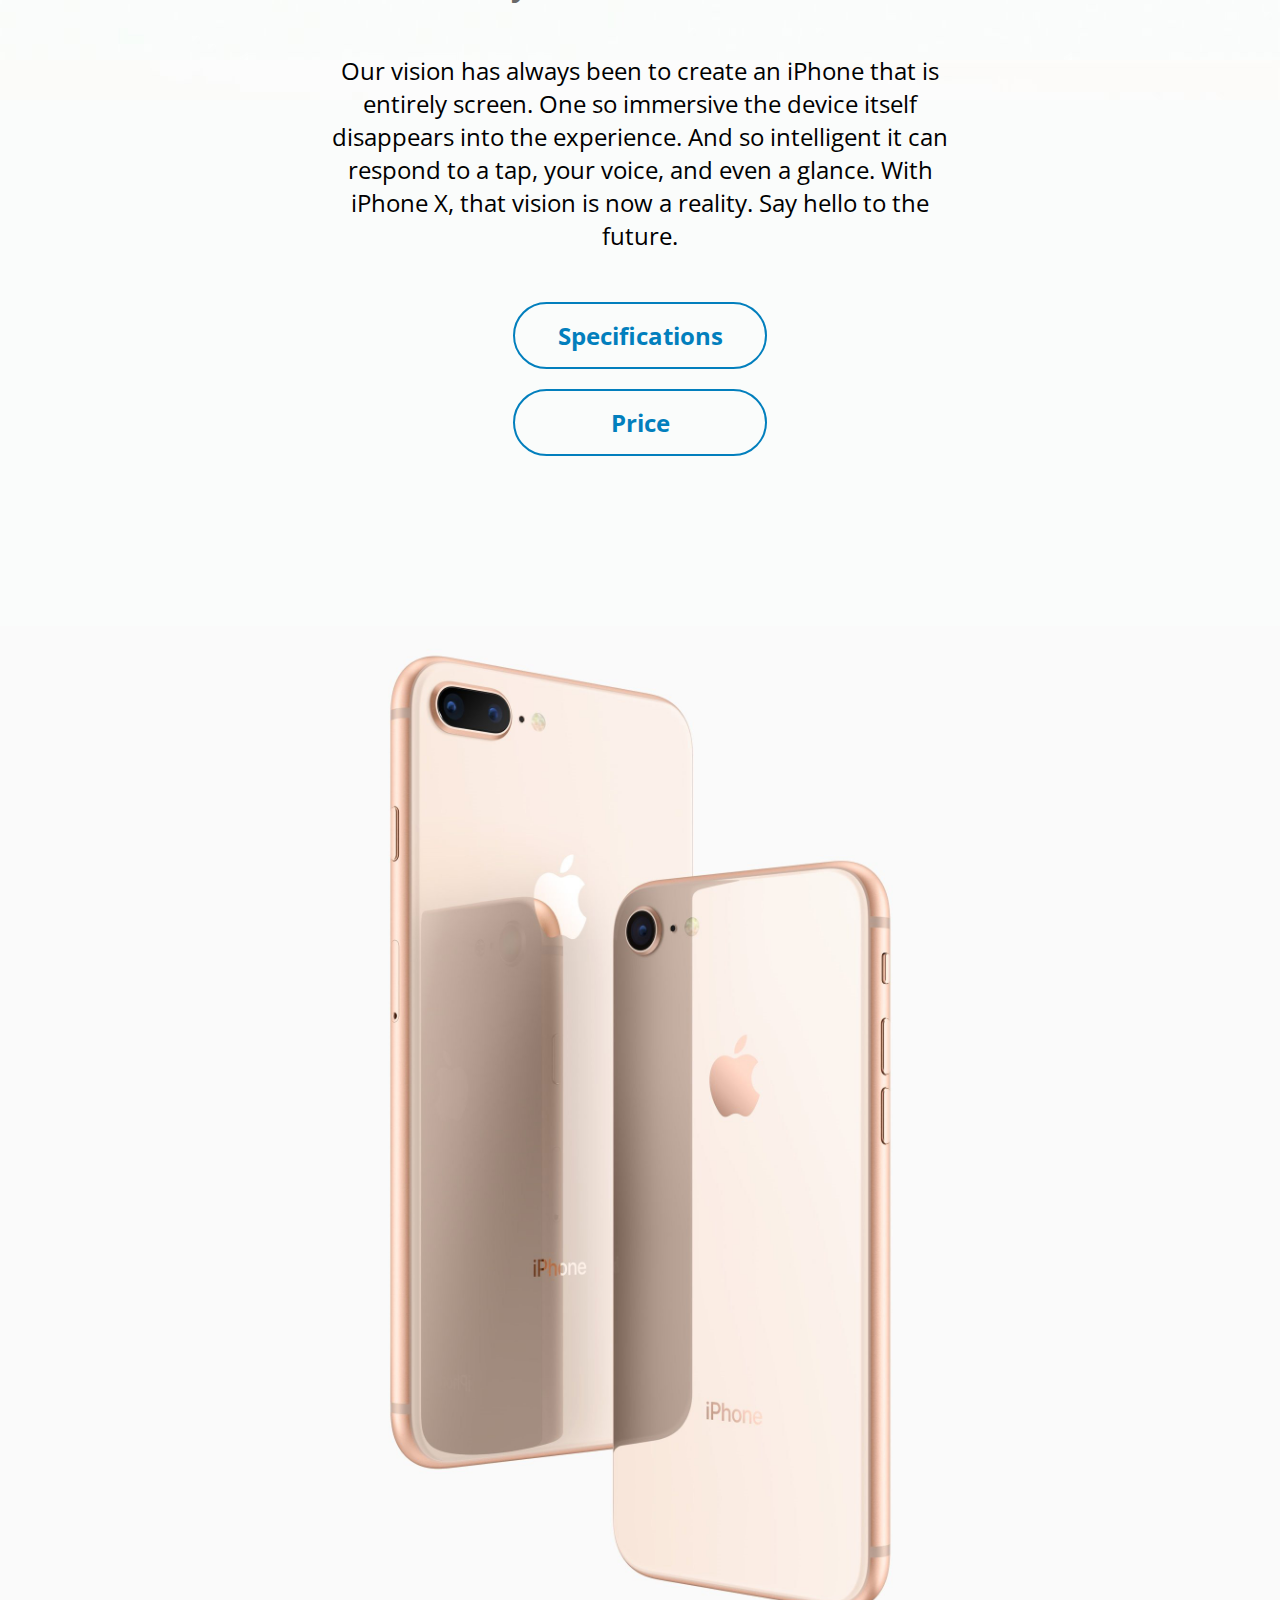
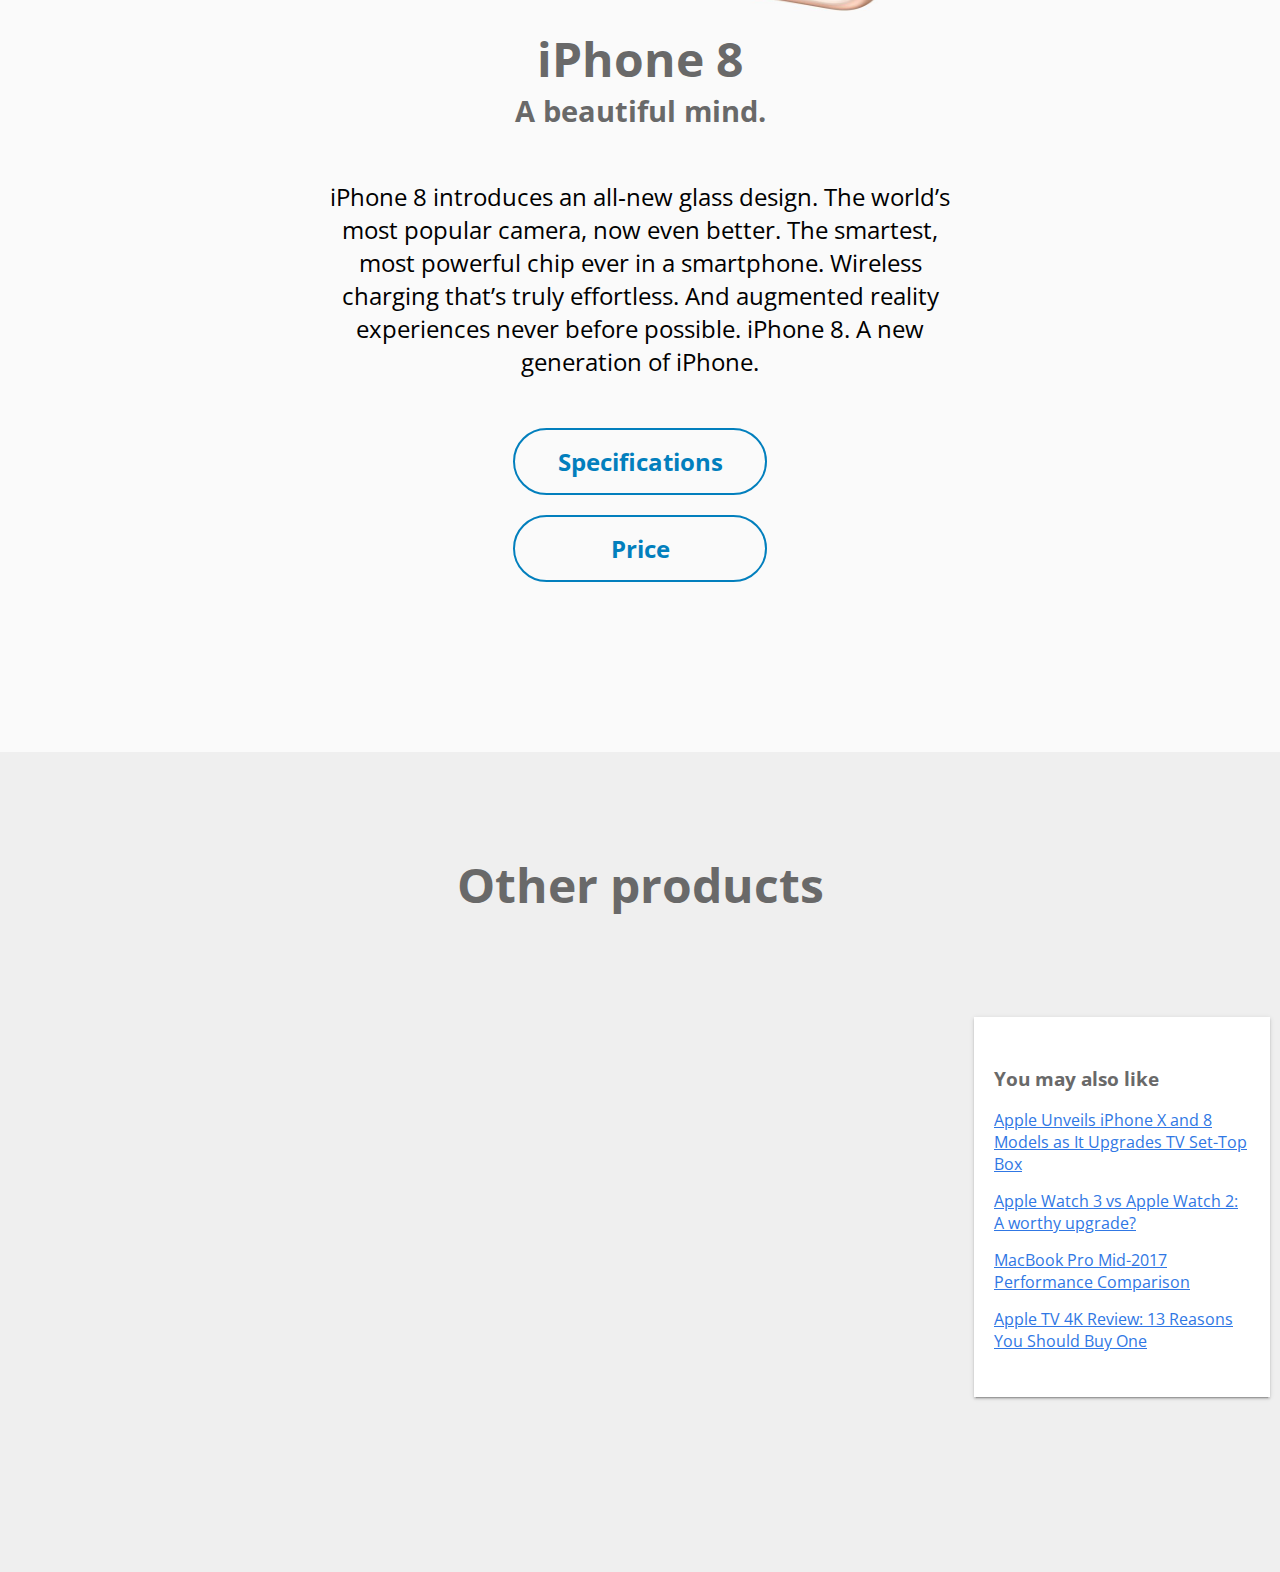
==== commit b0fa8970: "+ videos section" ====
--- a/index.html
+++ b/index.html
@@ -296,7 +296,34 @@
                     </div>
                 </div>
             </section>
-       
+       		
+       		<section id="videos-section">
+       			<div class="section-title">
+       				<h2>Other products</h2>
+       			</div>
+       			<div id="videos-wrapper">
+	       			<div id="videos-grid">
+	       				<!-- Flexbox grid of videos -->
+						<iframe  src="https://www.youtube.com/embed/WVPRkcczXCY" frameborder="0" allowfullscreen></iframe>
+	       				<iframe  src="https://www.youtube.com/embed/K4wEI5zhHB0" frameborder="0" allowfullscreen></iframe>
+	       				<iframe  src="https://www.youtube.com/embed/jUvD80mNKBM" frameborder="0" allowfullscreen></iframe>
+	       				<iframe  src="https://www.youtube.com/embed/k0DN-BZrM4o" frameborder="0" allowfullscreen></iframe>
+	       				<iframe  src="https://www.youtube.com/embed/K4wEI5zhHB0" frameborder="0" allowfullscreen></iframe>
+	       				<iframe  src="https://www.youtube.com/embed/jUvD80mNKBM" frameborder="0" allowfullscreen></iframe>
+	       				
+	       			</div>
+
+	       			<aside id="products-aside">
+	       				<h3>You may also like</h3>
+	       				<ul>
+	       					<li><a href="https://www.nytimes.com/2017/09/12/technology/apple-iphone-event.html">Apple Unveils iPhone X and 8 Models as It Upgrades TV Set-Top Box</a></li>
+	       					<li><a href="http://www.trustedreviews.com/news/apple-watch-3-vs-apple-watch-2-3286324">Apple Watch 3 vs Apple Watch 2: A worthy upgrade?</a></li>
+	       					<li><a href="https://everymac.com/systems/apple/macbook_pro/macbook-pro-touch-bar-faq/macbook-pro-touch-bar-mid-2017-performance-benchmarks.html">MacBook Pro Mid-2017 Performance Comparison</a></li>
+	       					<li><a href="https://www.forbes.com/sites/johnarcher/2017/09/23/apple-tv-4k-review-13-reasons-you-should-buy-one/#7e466cc1147e">Apple TV 4K Review: 13 Reasons You Should Buy One</a></li>
+	       				</ul>
+	       			</aside>
+       			</div>
+       		</section>
        
         </main>
 
--- a/style.css
+++ b/style.css
@@ -84,10 +84,29 @@
     top: 50px; 
 }
 
-
+/******************************************************SUB MENU******************************************************/
+
+
+nav ul ul > li{
+    display:flex;
+    align-content:center;
+    align-items:center;
+    border-bottom:1px solid #3b3b3bcc;
+}
+
+nav ul ul > li:last-child{
+    border-bottom:none;
+}
+
+.arrow-head{
+    transform-origin:center;
+    transition:transform .2s linear;
+    margin-left:20px;
+    color:white;
+    font-size:0.6em;
+}
 
 /**************************** Sections ***********************************/
-
 .image-section{
     display: block;
     width:100%;
@@ -105,7 +124,7 @@
 
 #iphx-img{
     background: url("img/iphx.jpg");
-    background-size: cover;
+    background-size: contain;
     background-position: center;
     min-height:800px;
 }
@@ -142,15 +161,59 @@
     font-size: 1.5em;
 }
 
-
-
-/************************************* Article **********************************/
-
-article{
-    font-size: 1.2em;
-}
-
-
+/************************************** Other Products / Videos***************************/
+
+section#videos-section{
+    margin-top: 100px;
+}
+
+section#videos-section .section-title{
+    margin-bottom: 100px;
+}
+
+div#videos-grid{
+    display: flex;
+    flex-wrap: wrap;
+    width: 70%;
+    flex-direction: row;
+    justify-content: flex-start;
+}
+
+div#videos-grid iframe{
+    width: 30%;
+    margin: 2.5px;
+}
+
+div#videos-wrapper{
+    display: flex;
+    flex-direction: row;
+    justify-content: space-between;
+    margin: 25px 0px;
+}
+
+div#videos-wrapper aside{
+    width: 20%;
+    background-color: white;
+    padding: 30px 20px;
+    margin-right: 10px;
+    box-shadow: 0 2px 2px 0 rgba(0,0,0,0.14),
+                0 1px 5px 0 rgba(0,0,0,0.12),
+                0 3px 1px -2px rgba(0,0,0,0.2);
+}
+
+div#videos-wrapper aside ul{
+    list-style: none;
+    margin: 0;
+    padding: 0;
+}
+
+div#videos-wrapper aside ul li{
+    margin: 15px 0;
+}
+
+div#videos-wrapper aside ul li a{
+    color: #3077e4;
+}
 /************************************** Table Styling ***************************/
 
 table{
@@ -244,27 +307,6 @@
     background: url("img/bg4.jpg");
 }
 
-/******************************************************SUB MENU******************************************************/
-
-
-nav ul ul > li{
-    display:flex;
-    align-content:center;
-    align-items:center;
-    border-bottom:1px solid #3b3b3bcc;
-}
-
-nav ul ul > li:last-child{
-    border-bottom:none;
-}
-
-.arrow-head{
-    transform-origin:center;
-    transition:transform .2s linear;
-    margin-left:20px;
-    color:white;
-    font-size:0.6em;
-}
 
 /****************************************** Media Query *****************************************************/
 
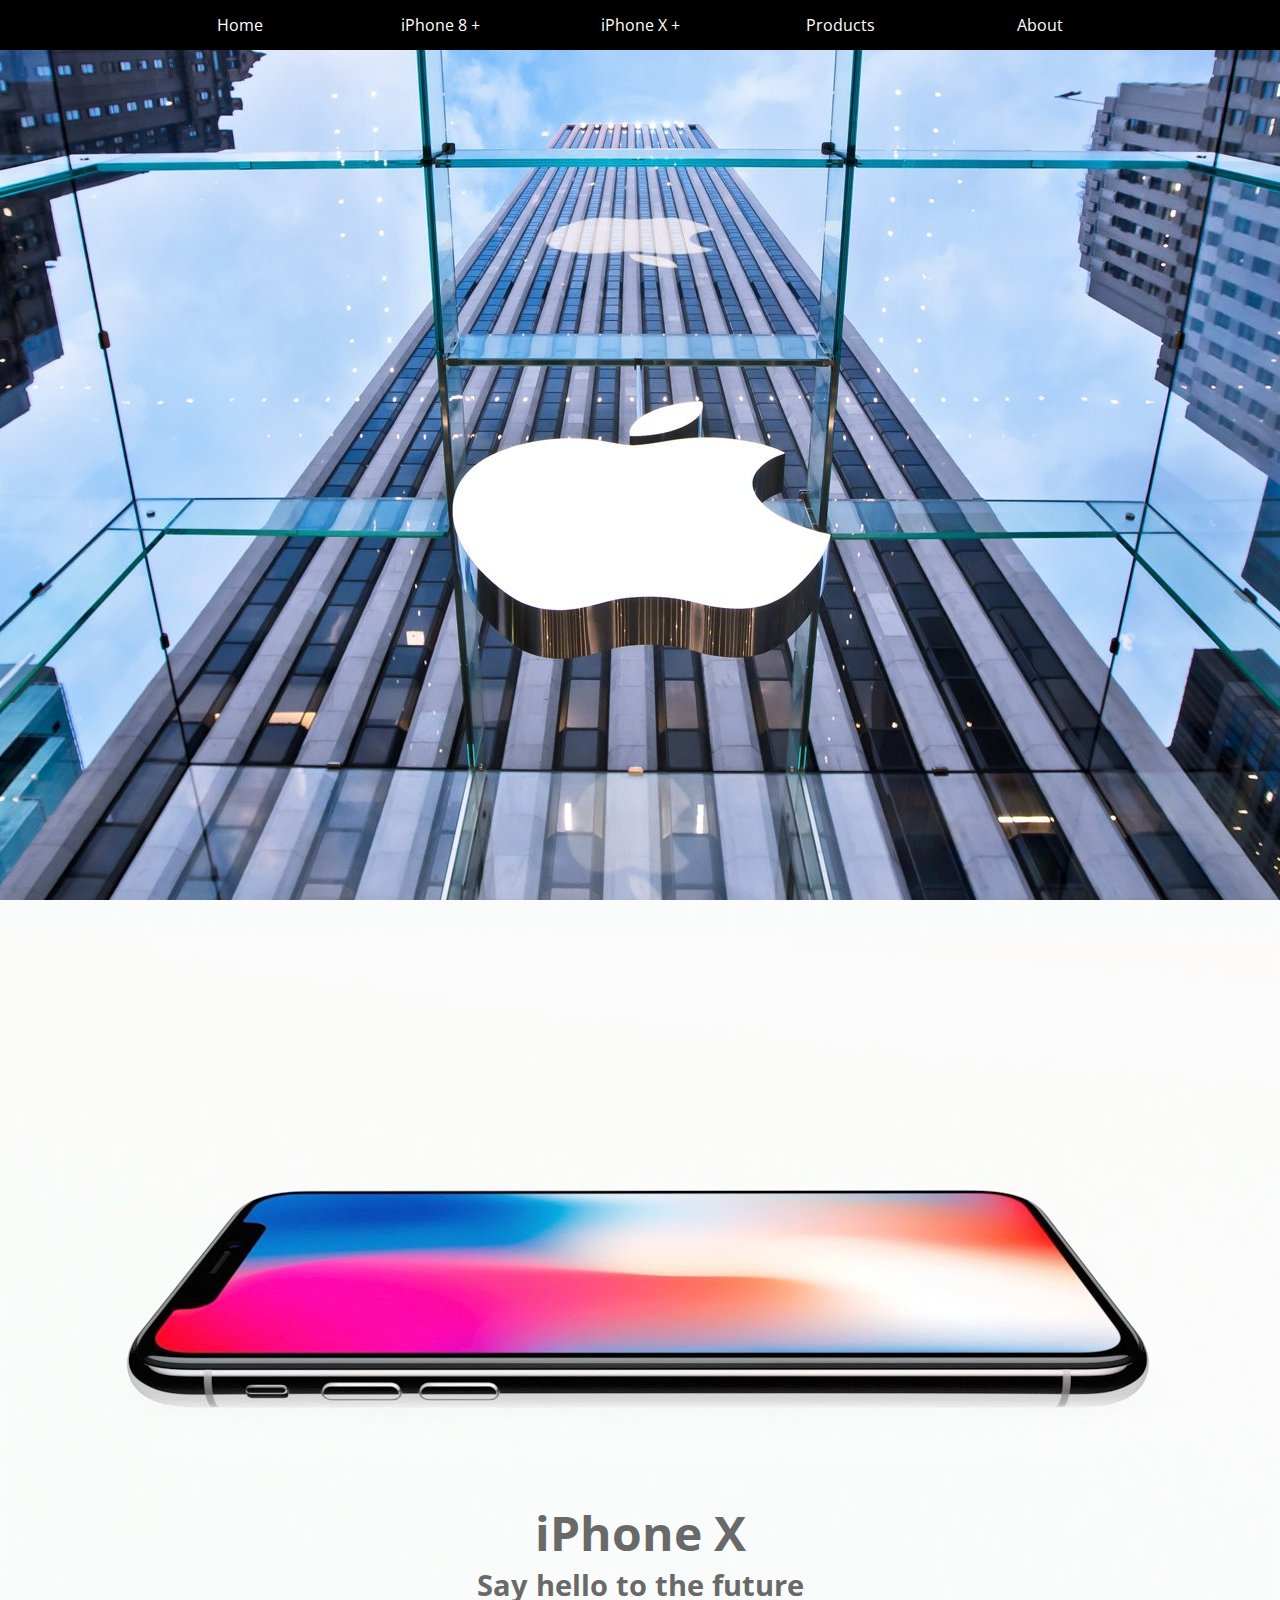
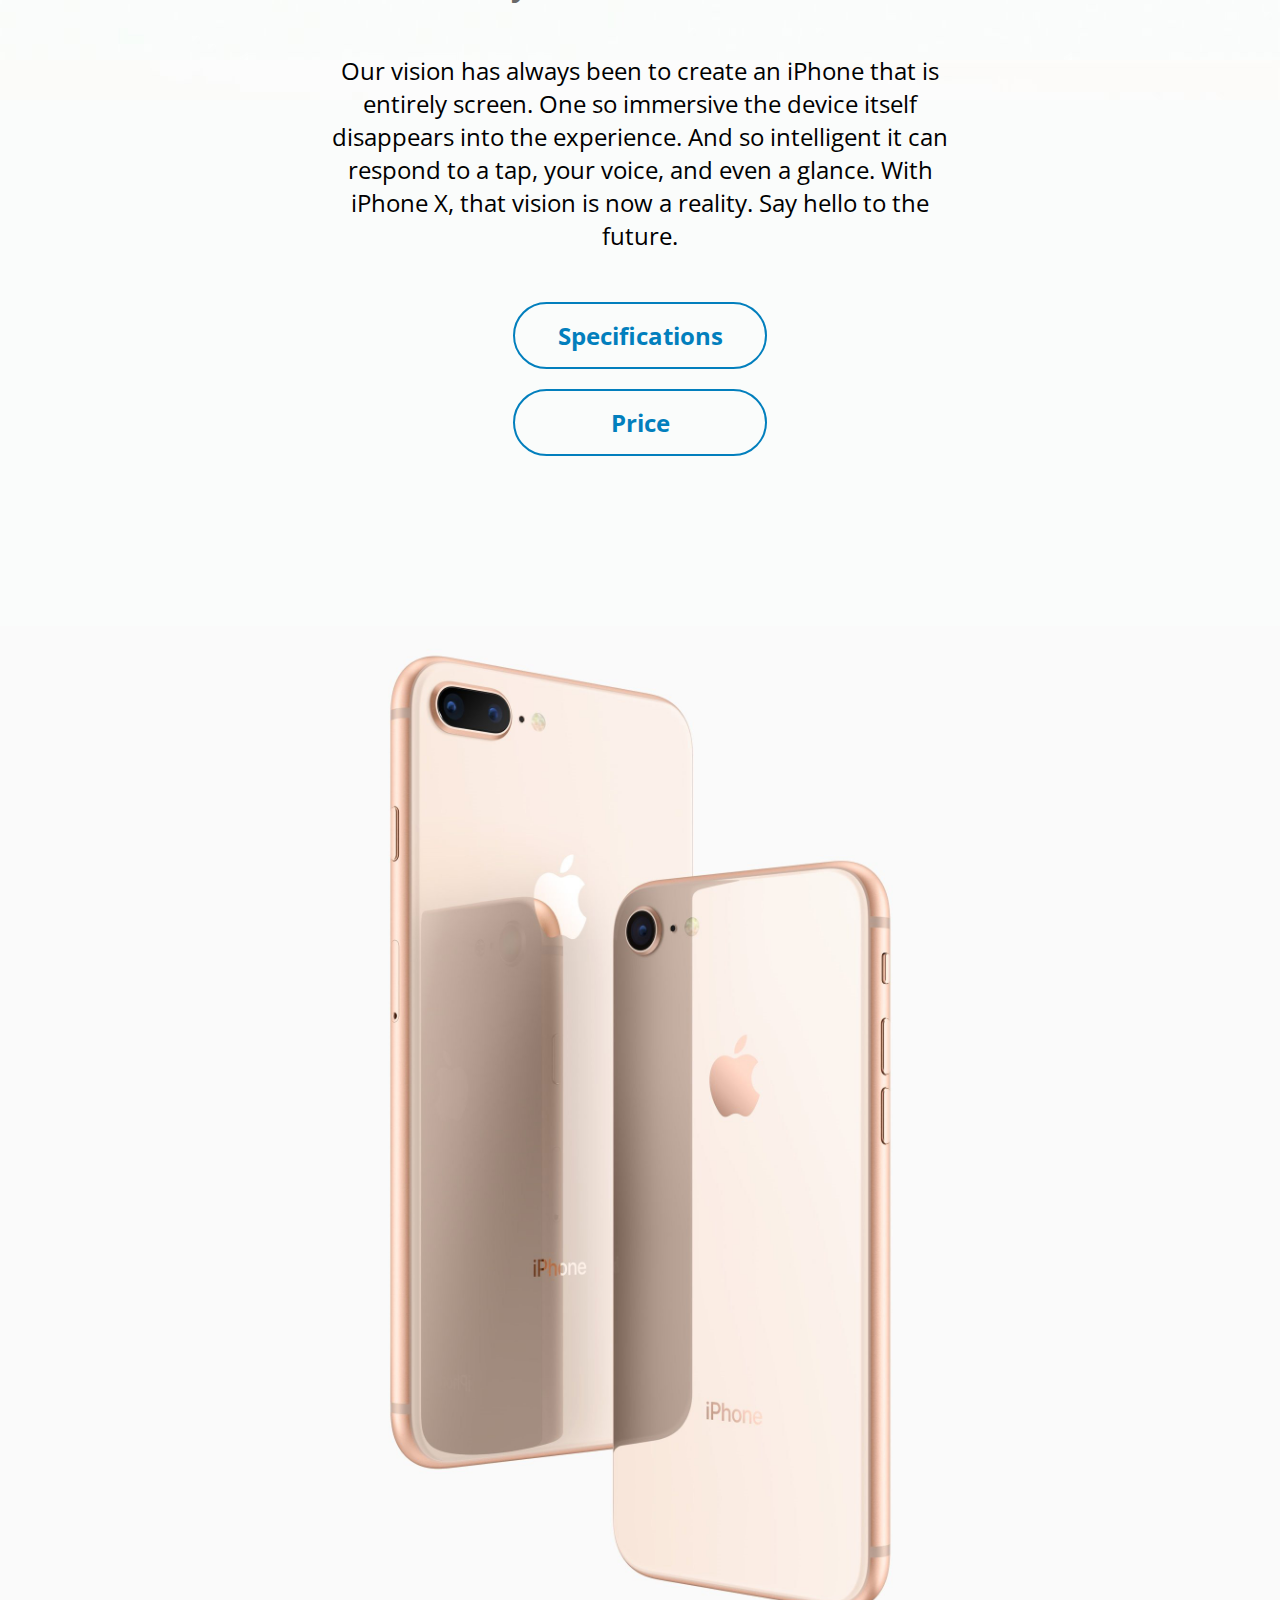
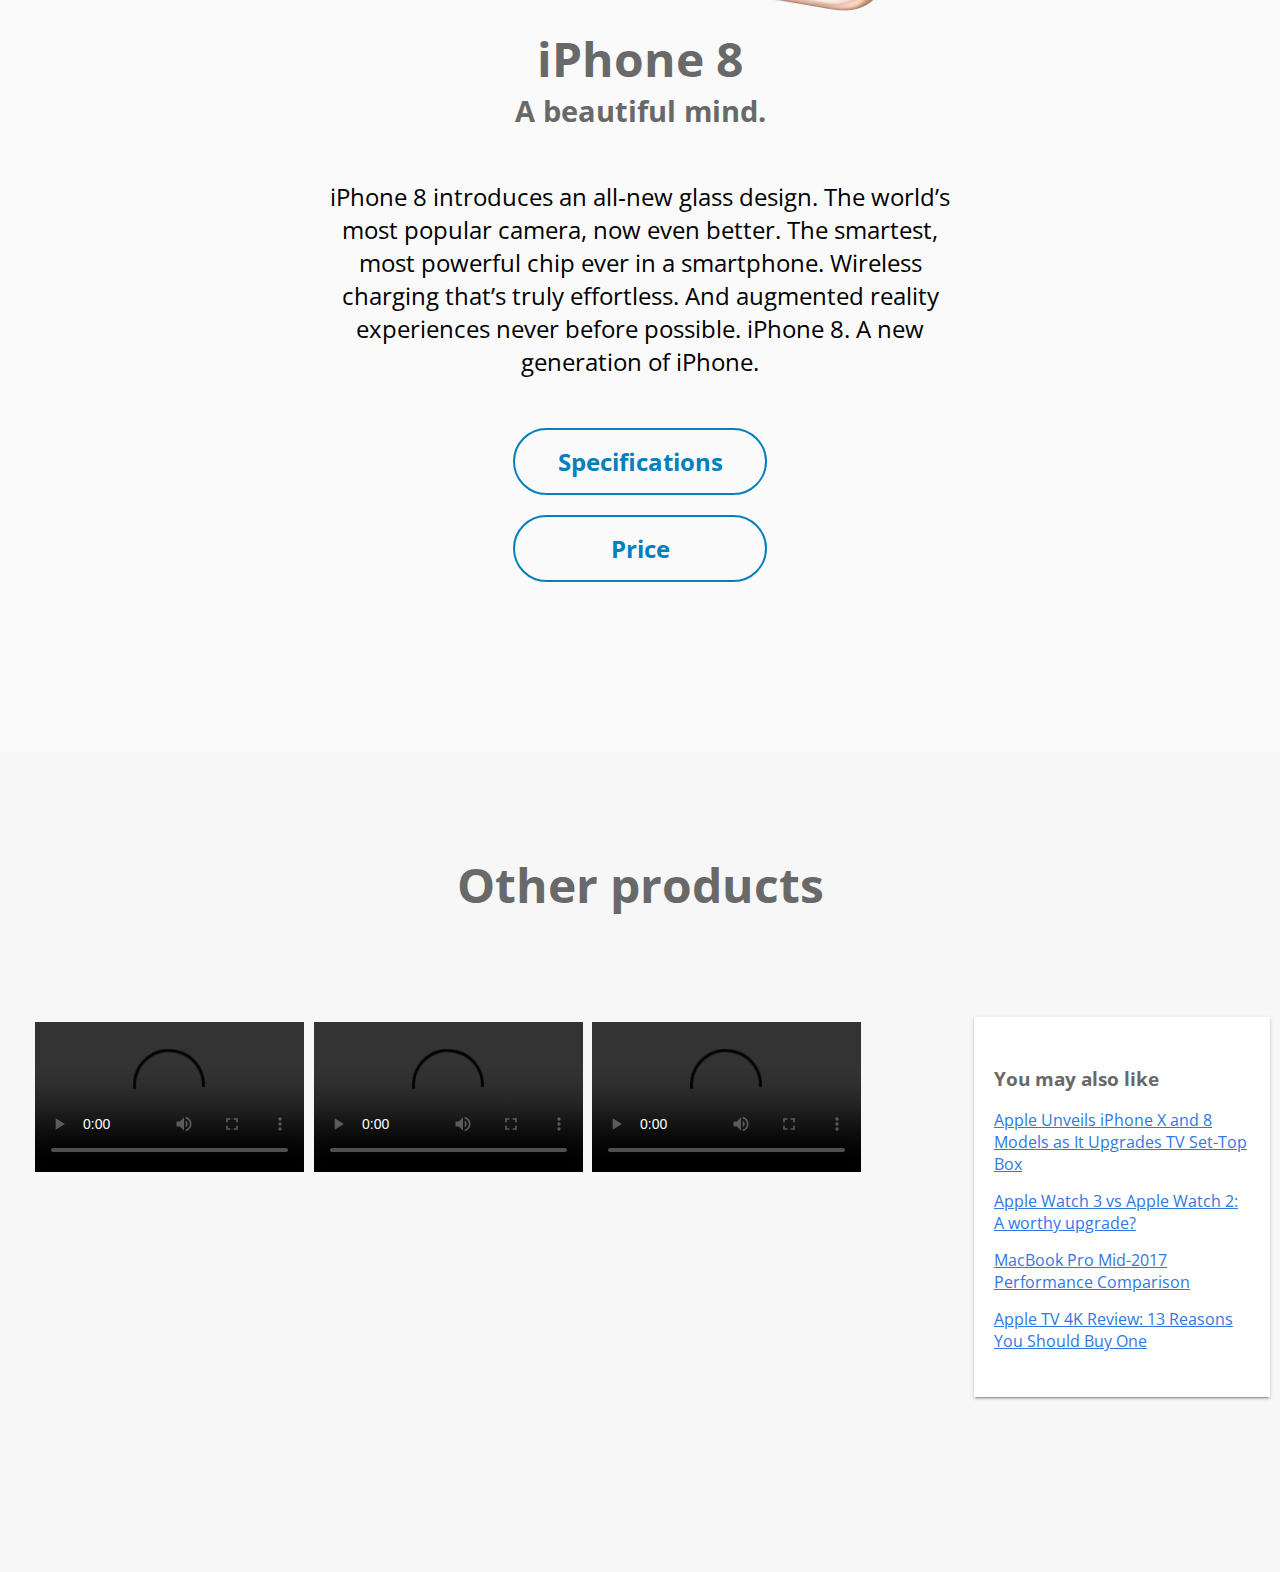
==== commit 24d98c1a: "more changes" ====
--- a/index.html
+++ b/index.html
@@ -304,13 +304,21 @@
        			<div id="videos-wrapper">
 	       			<div id="videos-grid">
 	       				<!-- Flexbox grid of videos -->
-						<iframe  src="https://www.youtube.com/embed/WVPRkcczXCY" frameborder="0" allowfullscreen></iframe>
-	       				<iframe  src="https://www.youtube.com/embed/K4wEI5zhHB0" frameborder="0" allowfullscreen></iframe>
-	       				<iframe  src="https://www.youtube.com/embed/jUvD80mNKBM" frameborder="0" allowfullscreen></iframe>
-	       				<iframe  src="https://www.youtube.com/embed/k0DN-BZrM4o" frameborder="0" allowfullscreen></iframe>
-	       				<iframe  src="https://www.youtube.com/embed/K4wEI5zhHB0" frameborder="0" allowfullscreen></iframe>
-	       				<iframe  src="https://www.youtube.com/embed/jUvD80mNKBM" frameborder="0" allowfullscreen></iframe>
-	       				
+						<div class="grid-item">
+							<video controls>
+								<source src="video/airpods.mp4" type="video/mp4">
+							</video>
+						</div>
+						<div class="grid-item">
+							<video controls>
+								<source src="video/surf.mp4" type="video/mp4">
+							</video>
+						</div>
+						<div class="grid-item">
+							<video controls>
+								<source src="video/macbookpro.mp4" type="video/mp4">
+							</video>
+						</div>	       				
 	       			</div>
 
 	       			<aside id="products-aside">
--- a/style.css
+++ b/style.css
@@ -5,8 +5,8 @@
 }
 
 body{
-    background-color: #efefef;
-    margin: 0;
+    background-color: #f7f7f7;
+    margin:50px 0 0 0;
     padding: 0;
 }
 
@@ -160,7 +160,9 @@
     text-align: center;
     font-size: 1.5em;
 }
-
+#about-section{
+    margin-top: 100px;
+}
 /************************************** Other Products / Videos***************************/
 
 section#videos-section{
@@ -176,12 +178,16 @@
     flex-wrap: wrap;
     width: 70%;
     flex-direction: row;
-    justify-content: flex-start;
-}
-
-div#videos-grid iframe{
+    justify-content: center;
+}
+
+div#videos-grid div.grid-item{
     width: 30%;
-    margin: 2.5px;
+    margin: 5px;
+}
+
+div#videos-grid div.grid-item video{
+    width: 100%;
 }
 
 div#videos-wrapper{
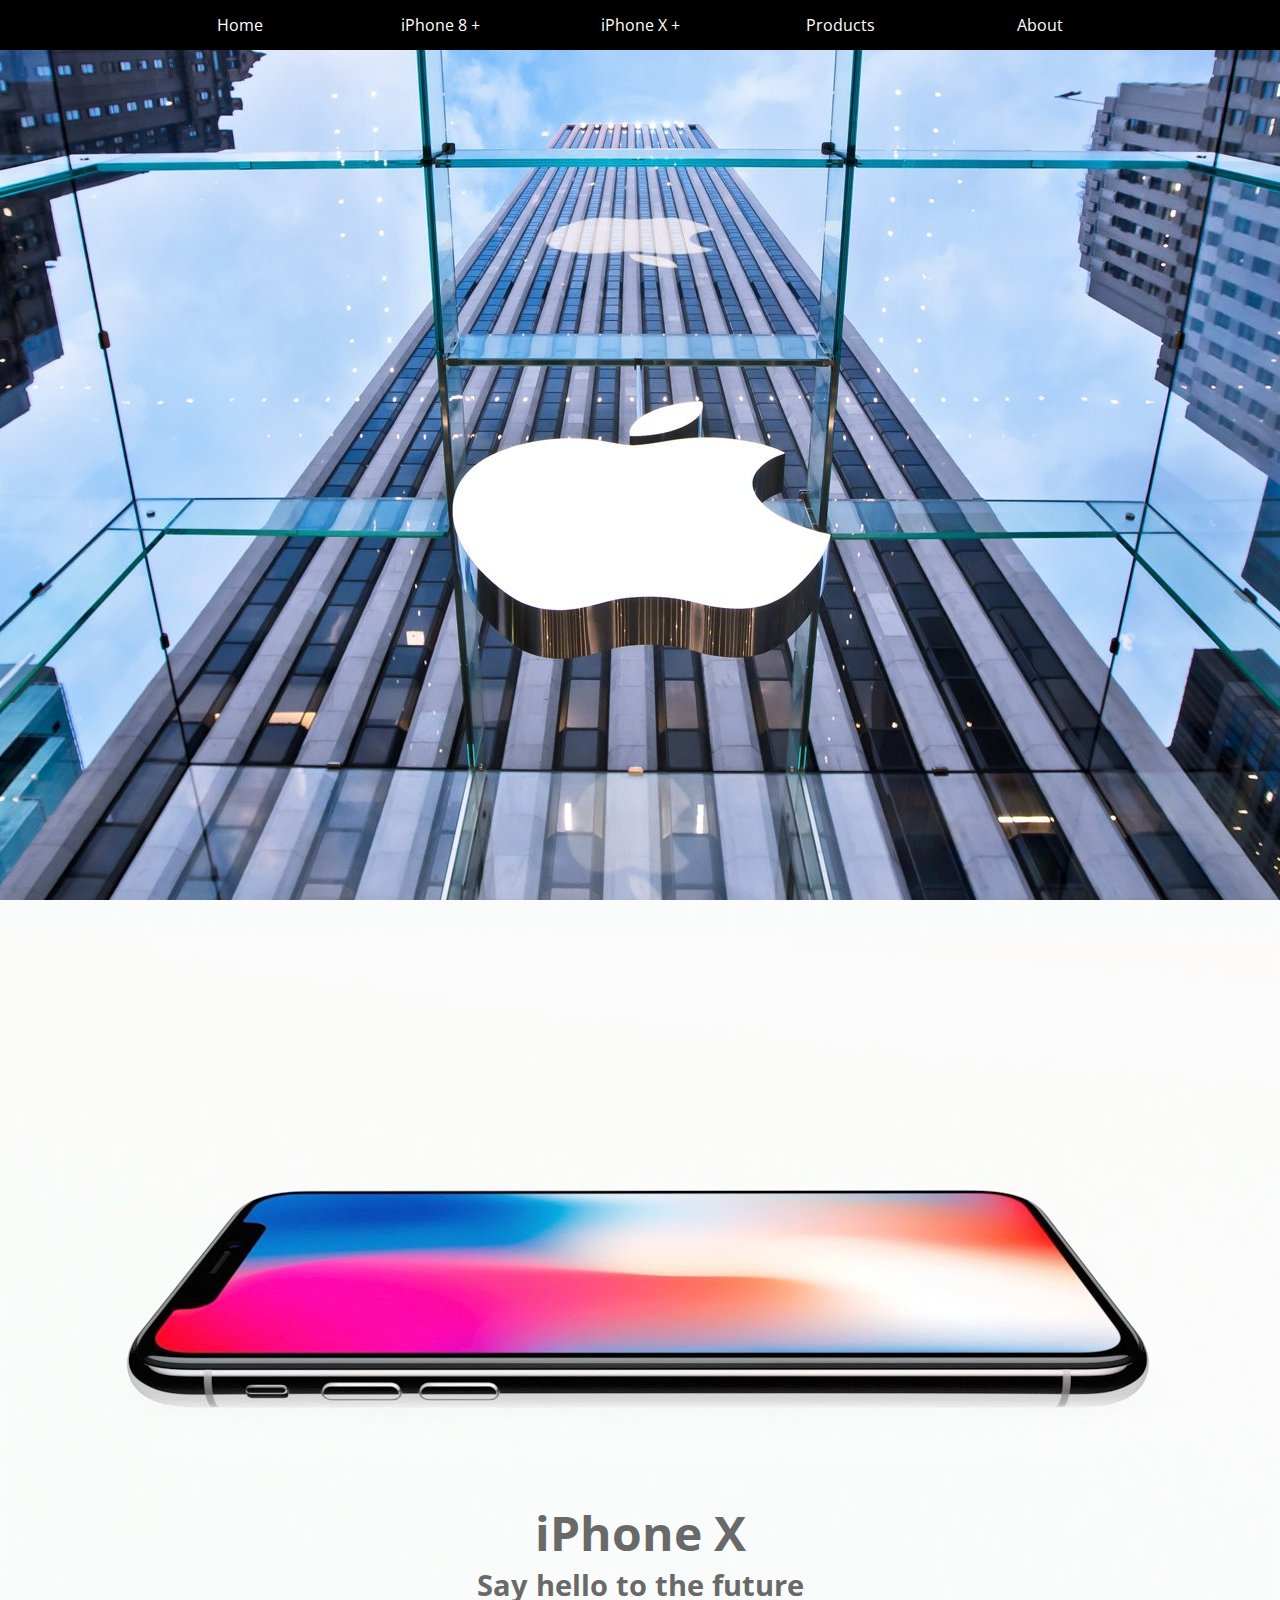
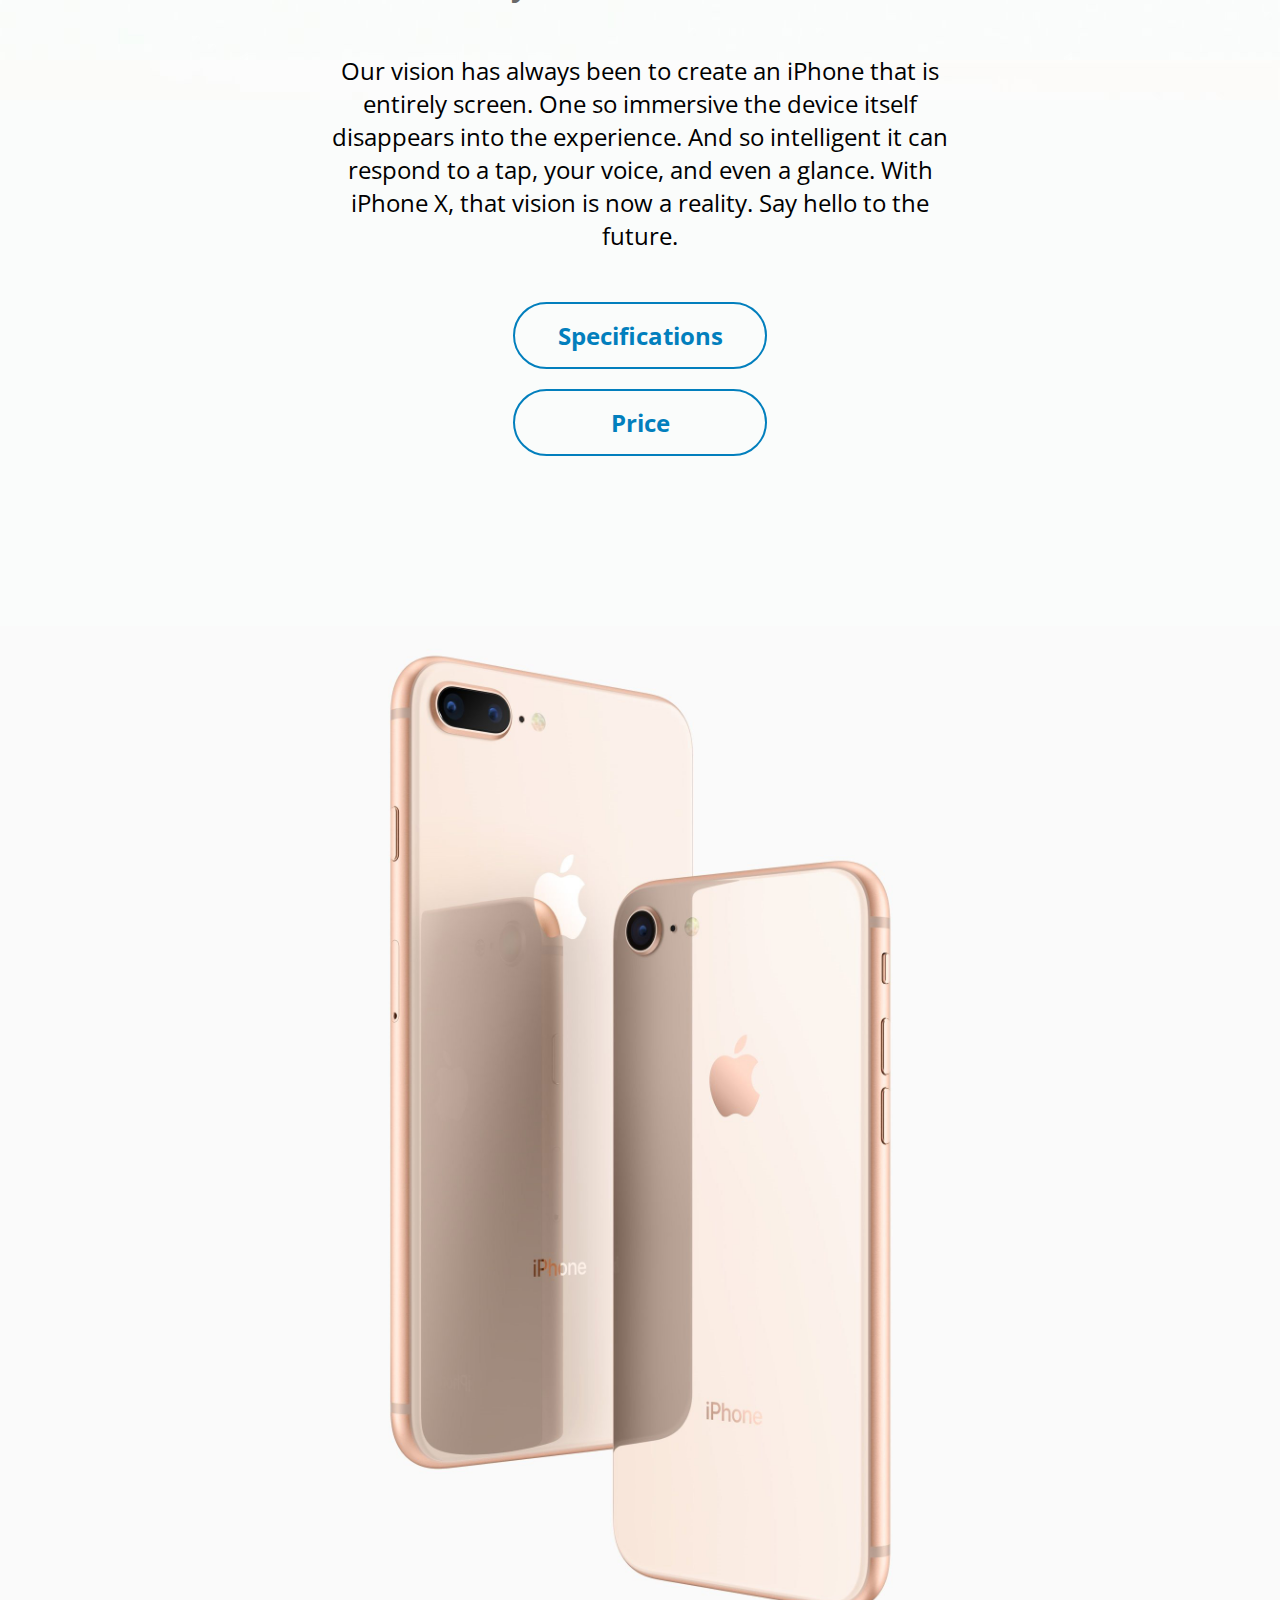
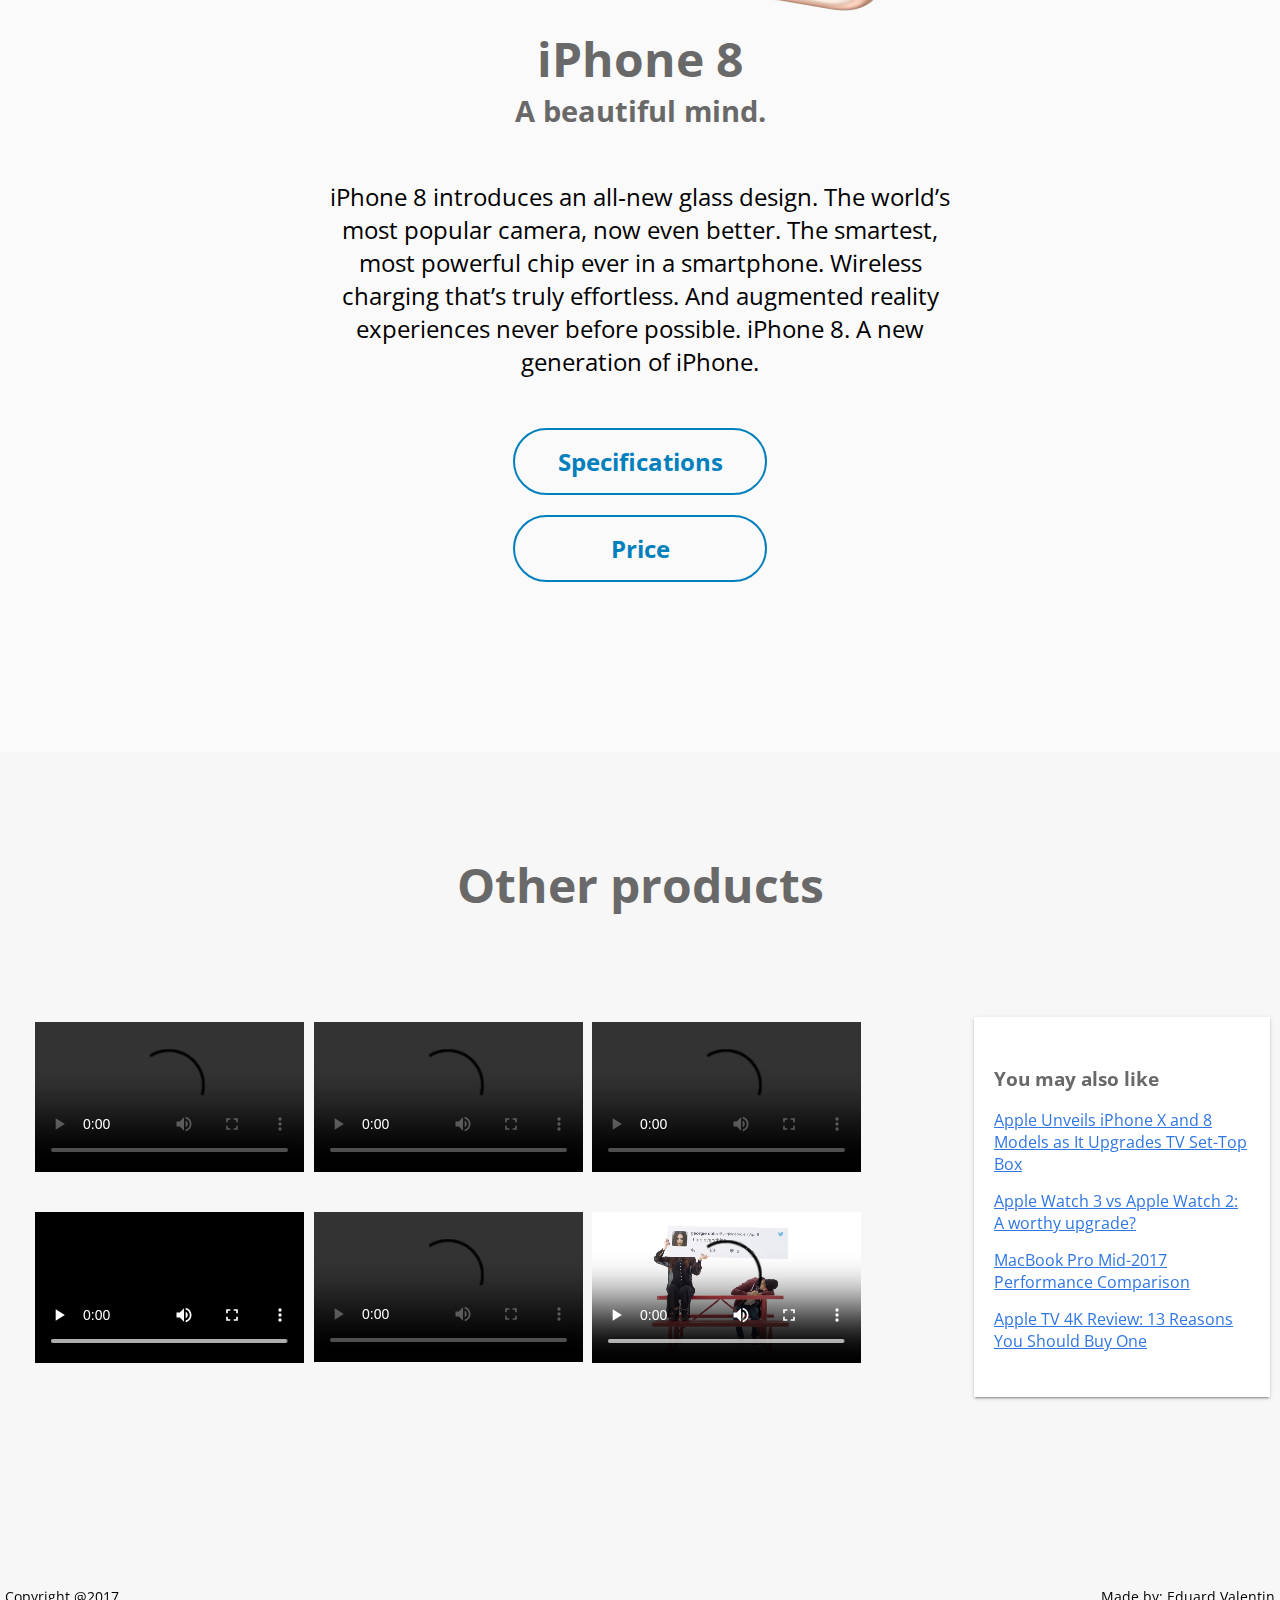
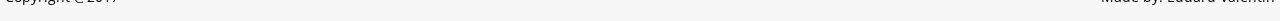
==== commit 761e50b2: "almost done" ====
--- a/index.html
+++ b/index.html
@@ -318,7 +318,22 @@
 							<video controls>
 								<source src="video/macbookpro.mp4" type="video/mp4">
 							</video>
-						</div>	       				
+						</div>	
+						<div class="grid-item">
+							<video controls>
+								<source src="video/imacpro.mp4" type="video/mp4">
+							</video>
+						</div>
+						<div class="grid-item">
+							<video controls>
+								<source src="video/music.mp4" type="video/mp4">
+							</video>
+						</div>
+						<div class="grid-item">
+							<video controls>
+								<source src="video/ipadpro.mp4" type="video/mp4">
+							</video>
+						</div>	       				       				
 	       			</div>
 
 	       			<aside id="products-aside">
@@ -336,7 +351,8 @@
         </main>
 
         <footer>
-        
+	        <div id="copyright">Copyright @2017</div>
+	        <div id="madeby">Made by: Eduard Valentin</div>
         </footer>
         
         <!-- Zona pentru fisiere javascript -->
--- a/style.css
+++ b/style.css
@@ -163,14 +163,23 @@
 #about-section{
     margin-top: 100px;
 }
-/************************************** Other Products / Videos***************************/
-
-section#videos-section{
+
+#about-section img{
+    margin: 50px auto;
+    display: block;
+}
+/************************************** Map ***************************/
+
+#map-wrapper{
     margin-top: 100px;
 }
 
+/************************************** Other Products / Videos ***************************/
+
+
+
 section#videos-section .section-title{
-    margin-bottom: 100px;
+    margin: 100px auto;
 }
 
 div#videos-grid{
@@ -312,7 +321,29 @@
 .slide-img:nth-child(4){
     background: url("img/bg4.jpg");
 }
-
+/****************************************** Footer *****************************************************/
+
+footer{
+    width: 100%;
+    display: flex;
+    flex-direction: row;
+    justify-content: space-between;
+    margin: 10px 0;
+}
+
+footer div{
+    width: 50%;
+    font-size: 0.9em;
+    padding: 5px;
+}
+
+footer div:first-child{
+    text-align: left;
+}
+
+footer div:last-child{
+    text-align: right;
+}
 
 /****************************************** Media Query *****************************************************/
 
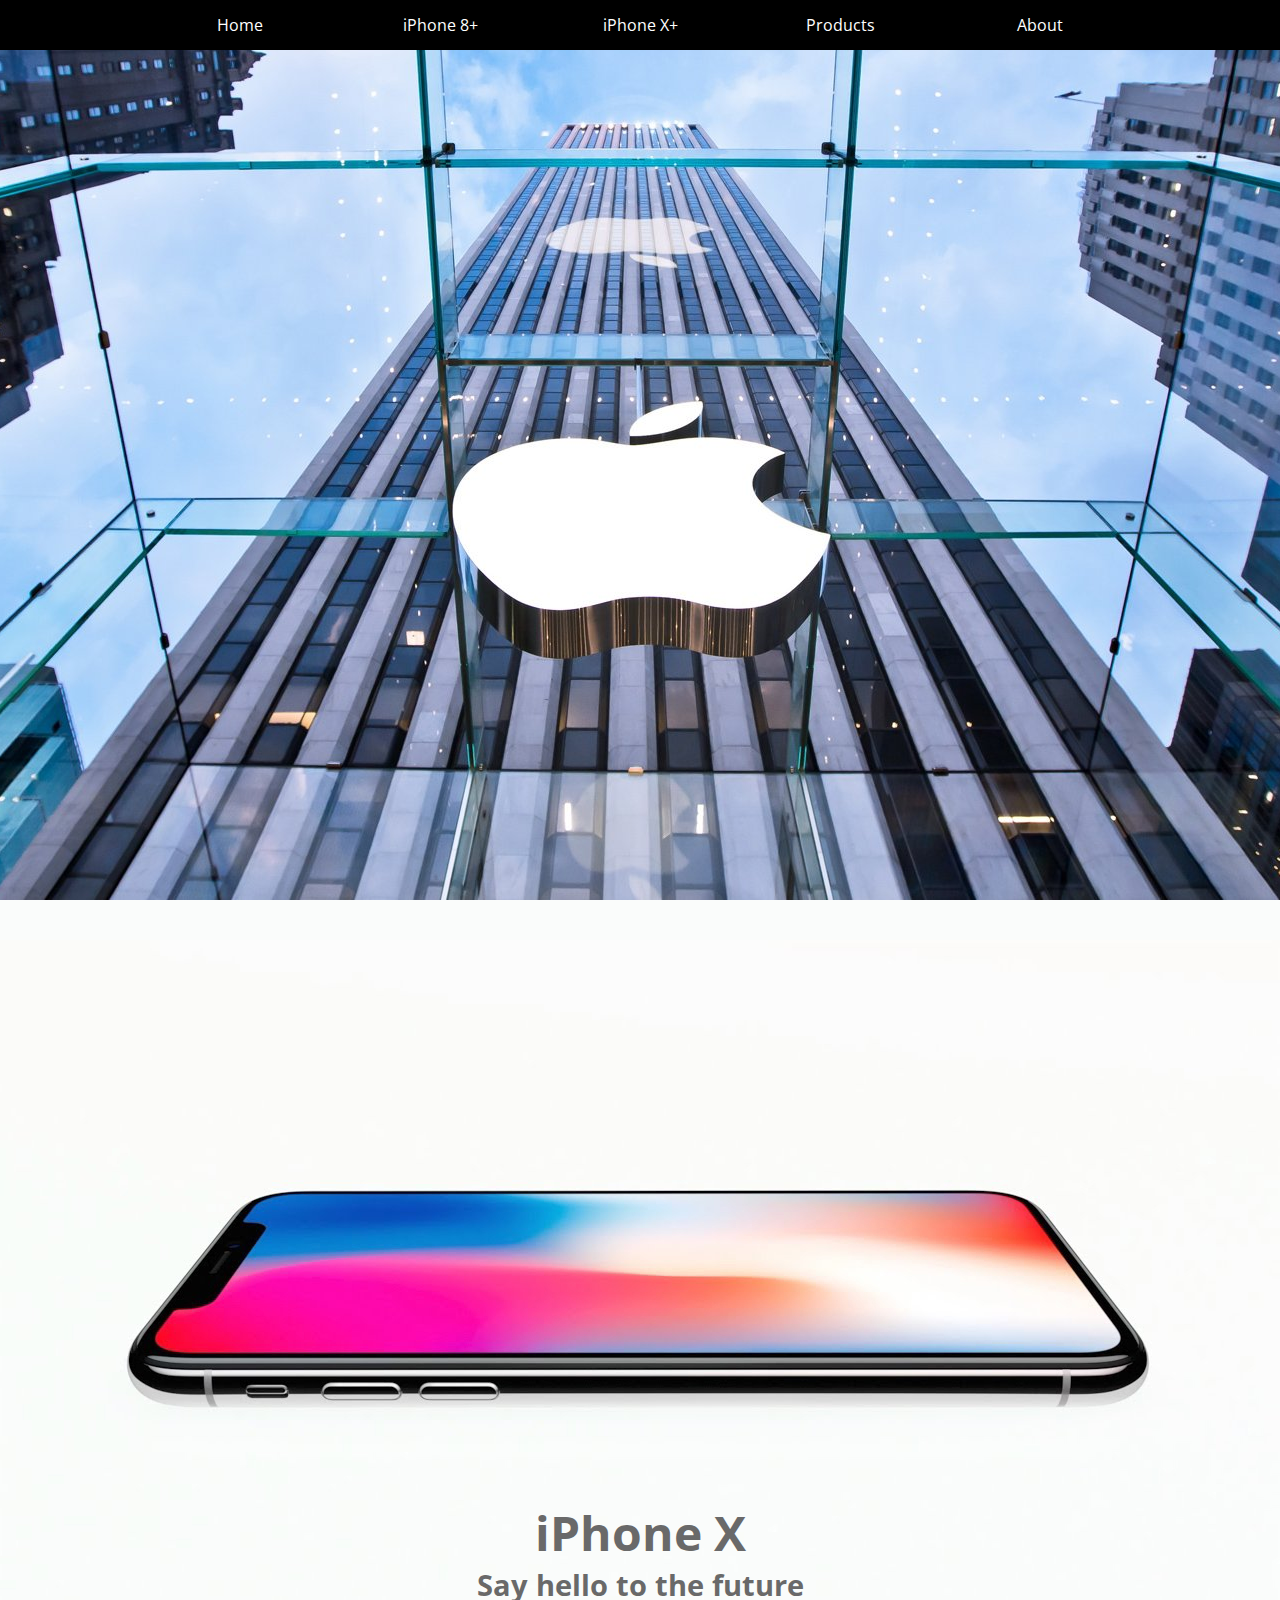
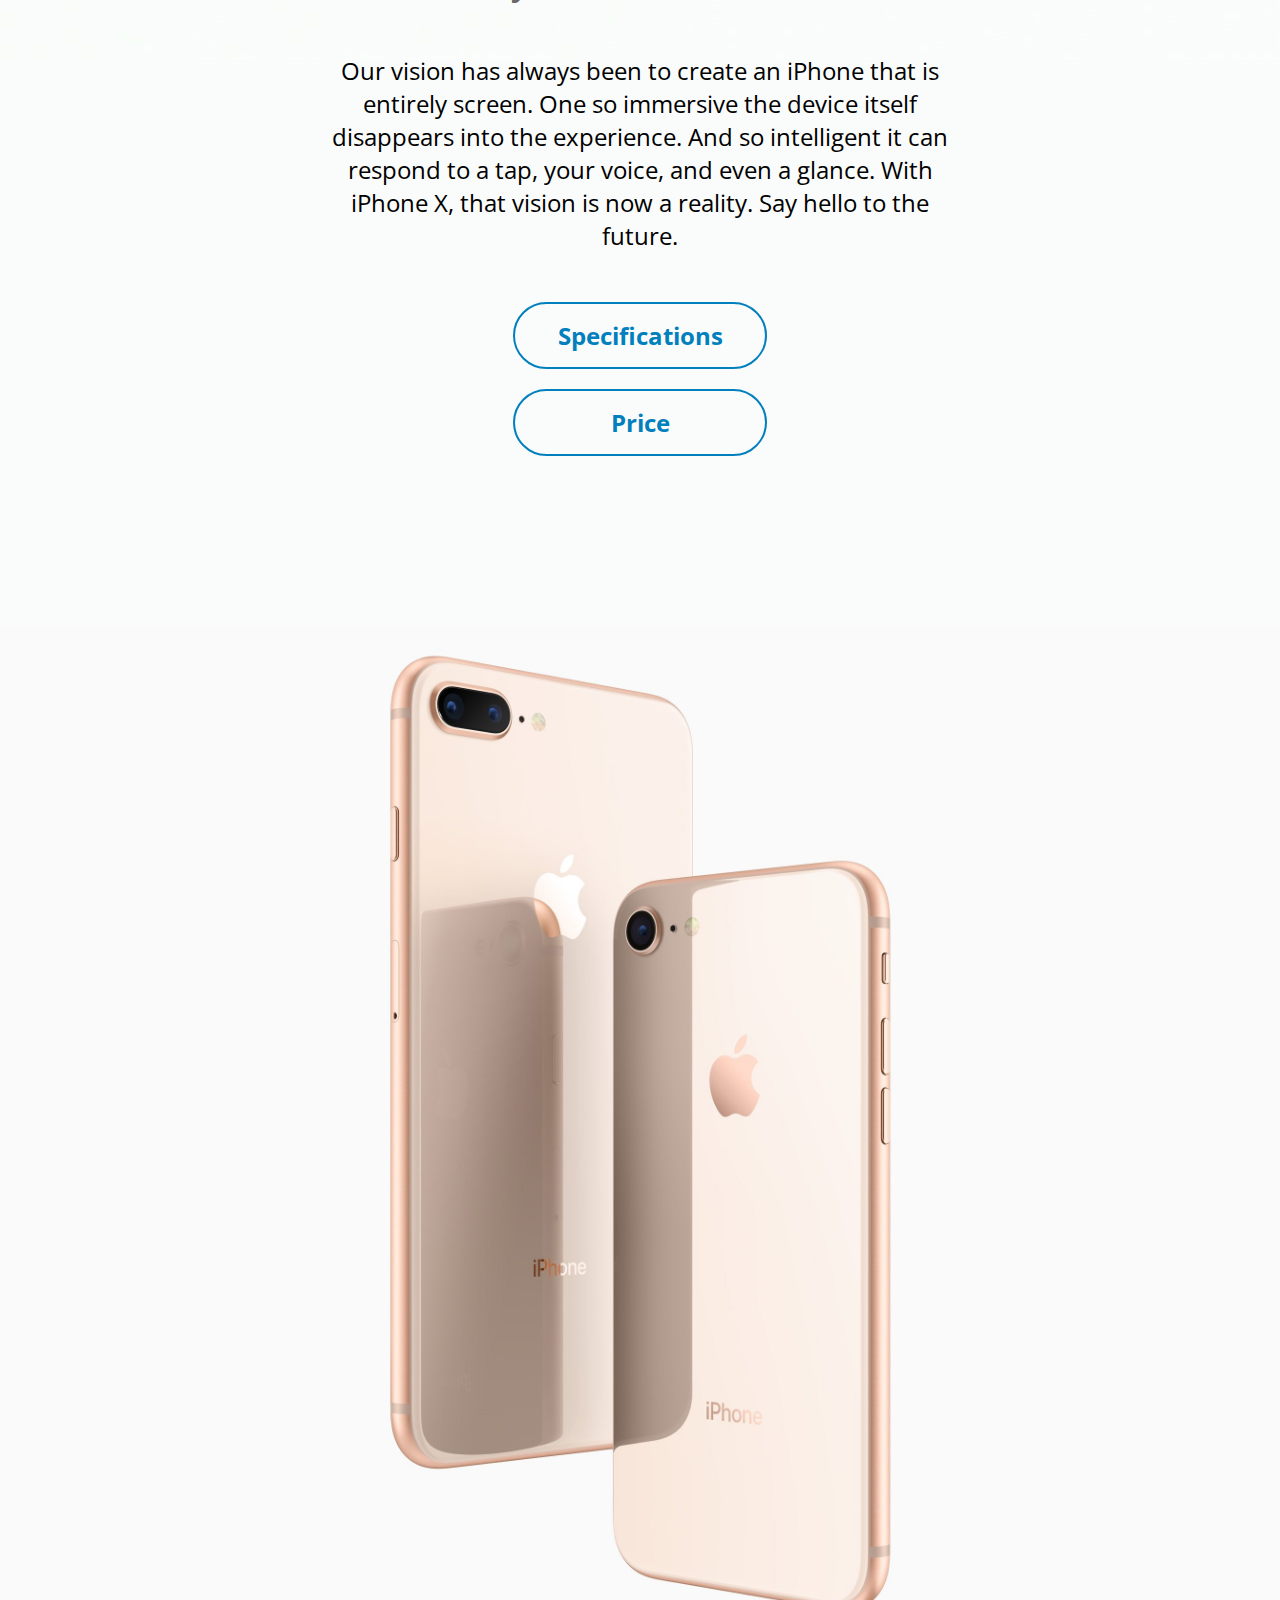
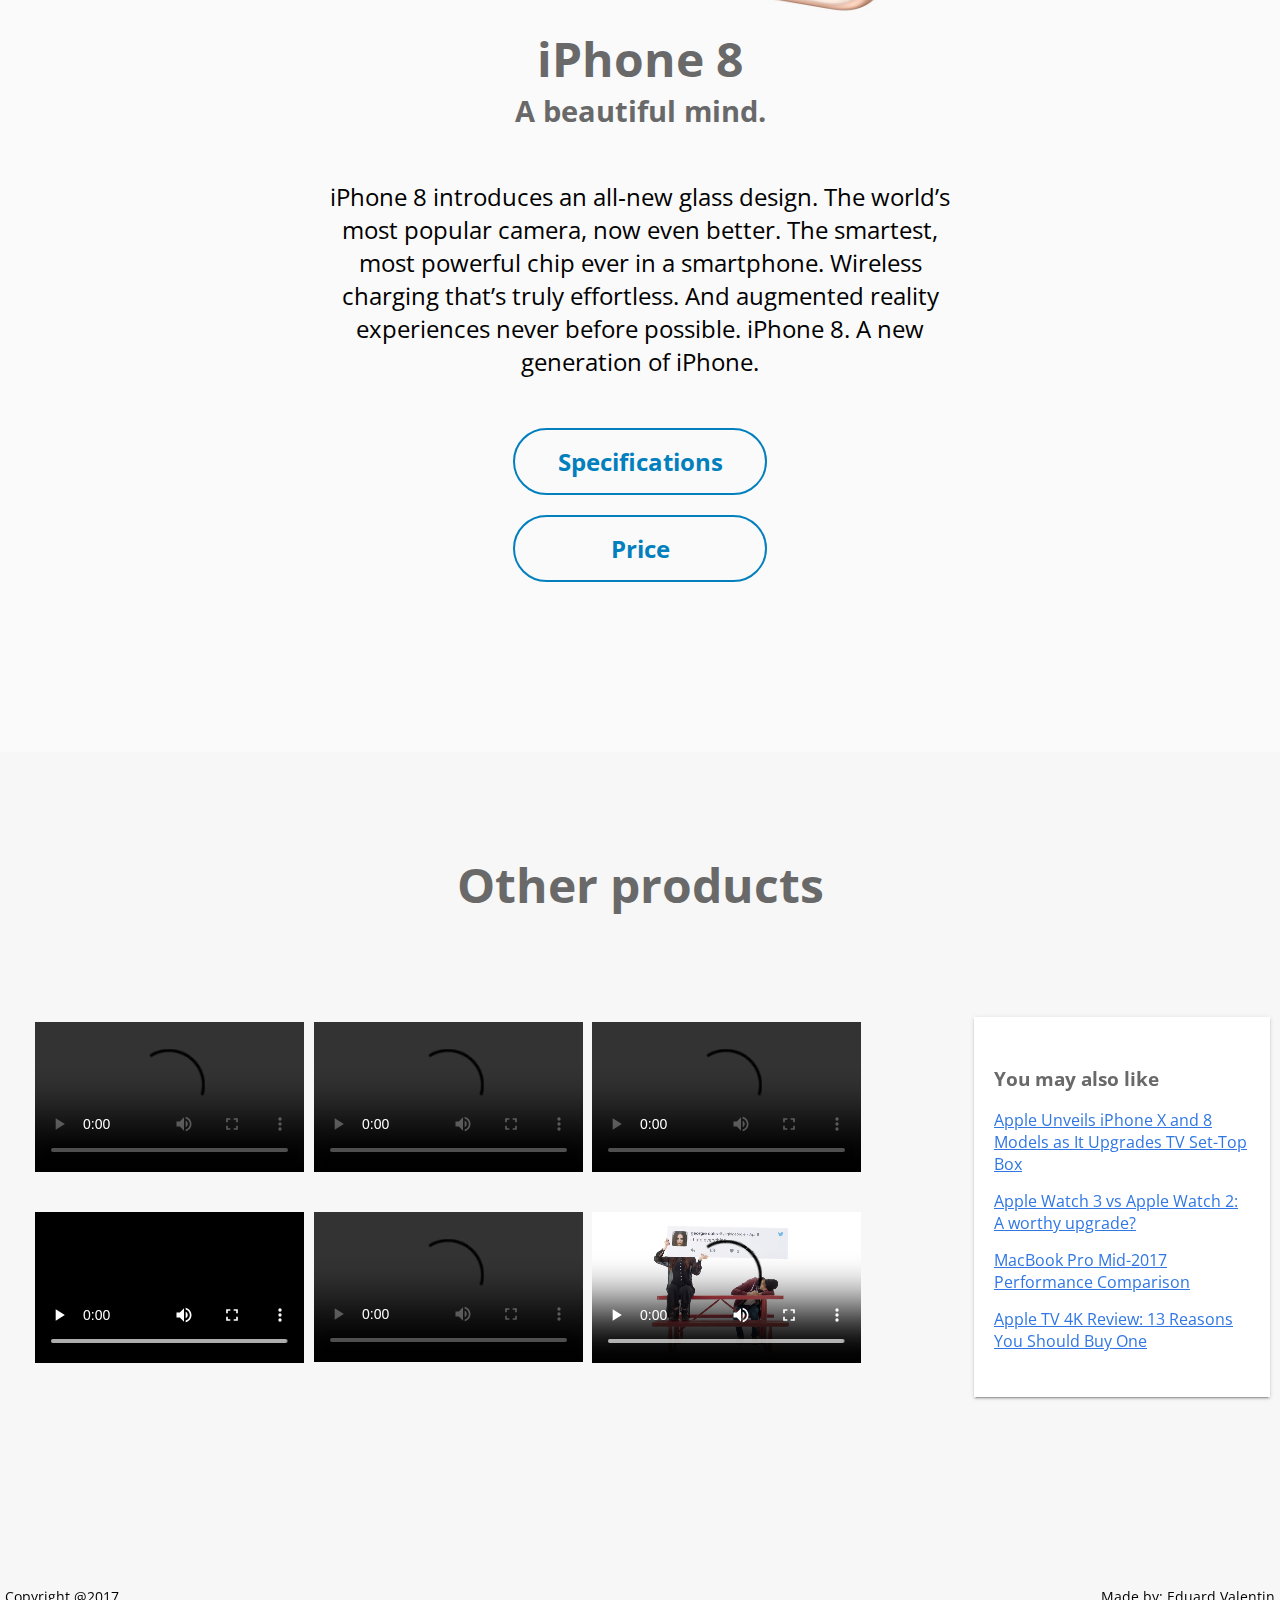
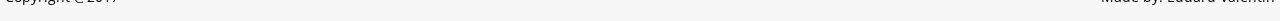
==== commit b7d08800: "we" ====
--- a/index.html
+++ b/index.html
@@ -158,7 +158,6 @@
                     	</div>
                     </div>
                 </div>
-                </div>
             </section>
 
             <section id="iphone-8-section">
@@ -346,6 +345,7 @@
 	       				</ul>
 	       			</aside>
        			</div>
+
        		</section>
        
         </main>
--- a/style.css
+++ b/style.css
@@ -84,6 +84,11 @@
     top: 50px; 
 }
 
+nav span{
+
+    transition: all 300ms linear;
+}
+
 /******************************************************SUB MENU******************************************************/
 
 
@@ -125,6 +130,7 @@
 #iphx-img{
     background: url("img/iphx.jpg");
     background-size: contain;
+    background-repeat: no-repeat;
     background-position: center;
     min-height:800px;
 }
@@ -321,6 +327,17 @@
 .slide-img:nth-child(4){
     background: url("img/bg4.jpg");
 }
+
+/****************************************** Wiki *****************************************************/
+section#info-wiki{
+    text-align: center;
+}
+
+section#info-wiki iframe{
+    width: 80%;
+    height: 500px;
+}
+
 /****************************************** Footer *****************************************************/
 
 footer{
@@ -361,11 +378,15 @@
         transform:rotateZ(-90deg);
     }
 
+    nav ul li:hover span{
+        transform: rotate(45deg);
+    }
 
     nav ul li:hover > ul {
         display:flex;
     }
 }
+
 
 @media (max-width: 720px){
     /* Changes for mobile devices */ 
@@ -413,7 +434,18 @@
         border:none;
     }
 
-
+    div#videos-wrapper{
+        flex-direction: column;
+        align-items: center;
+    }
+
+    div#videos-wrapper #videos-grid{
+        width: 80%;
+    }
+
+    div#videos-wrapper aside{
+        width: 80%;
+    }
 
     .toggle + a,
     .menu {
@@ -424,5 +456,14 @@
     [id^=drop]:checked + ul {
         display: flex;
     }
-}
-
+
+    [id^=drop]:checked span{
+        transform: rotate(45deg);
+    }
+}
+
+@media (max-width: 1000px) {
+    div#videos-grid div.grid-item{
+        width: 45%;
+    }
+}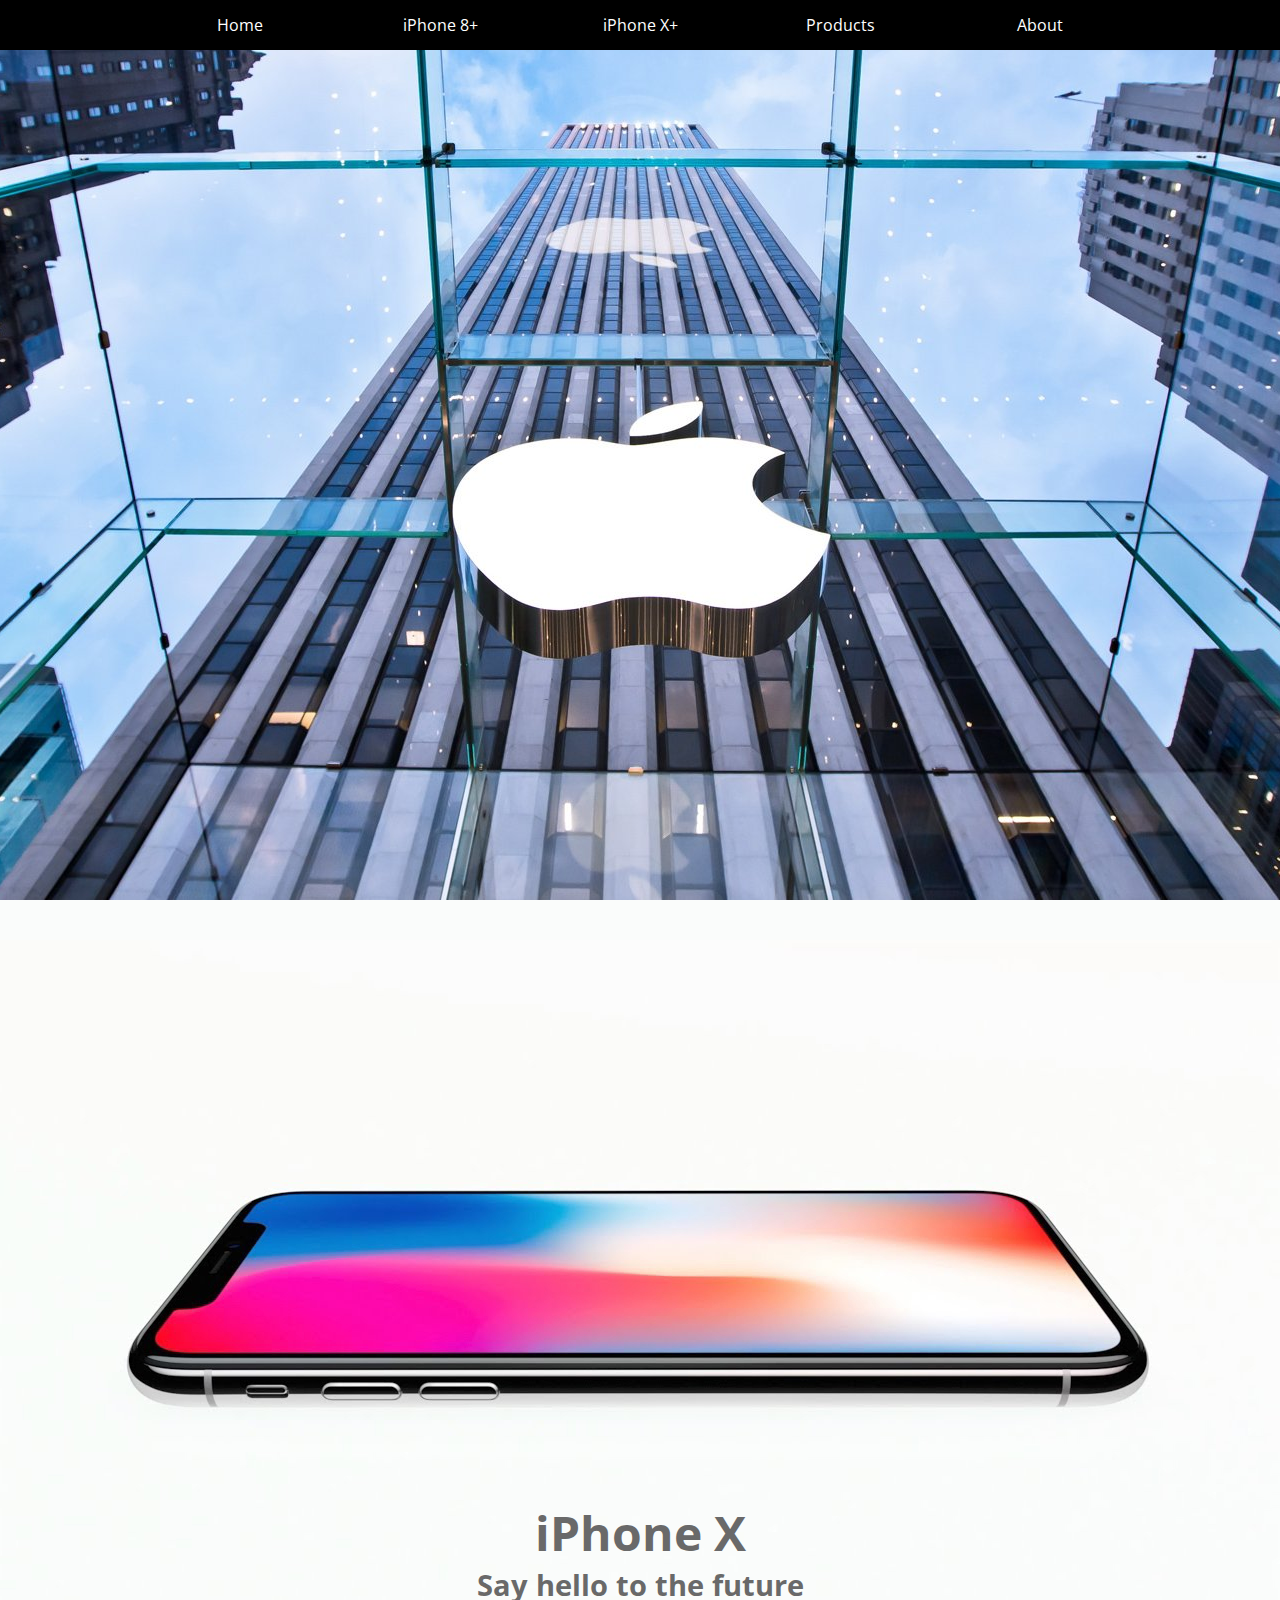
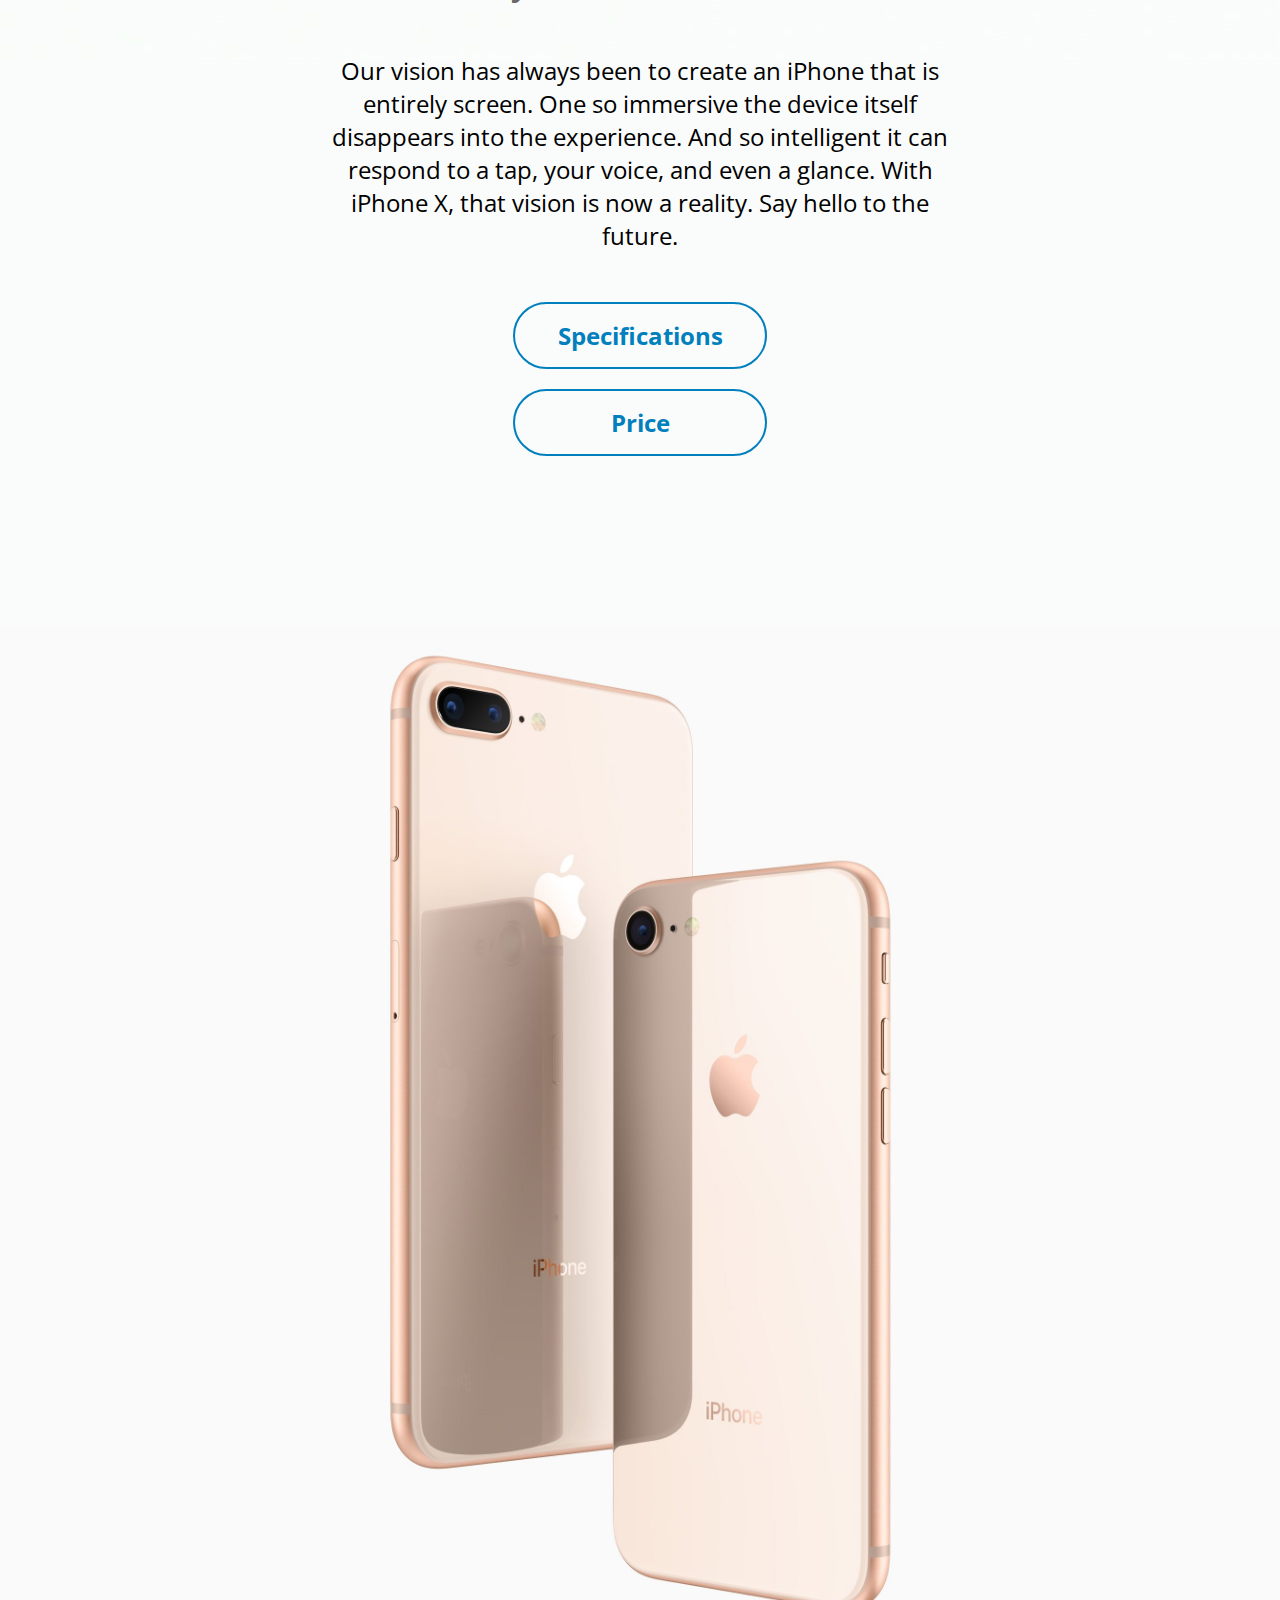
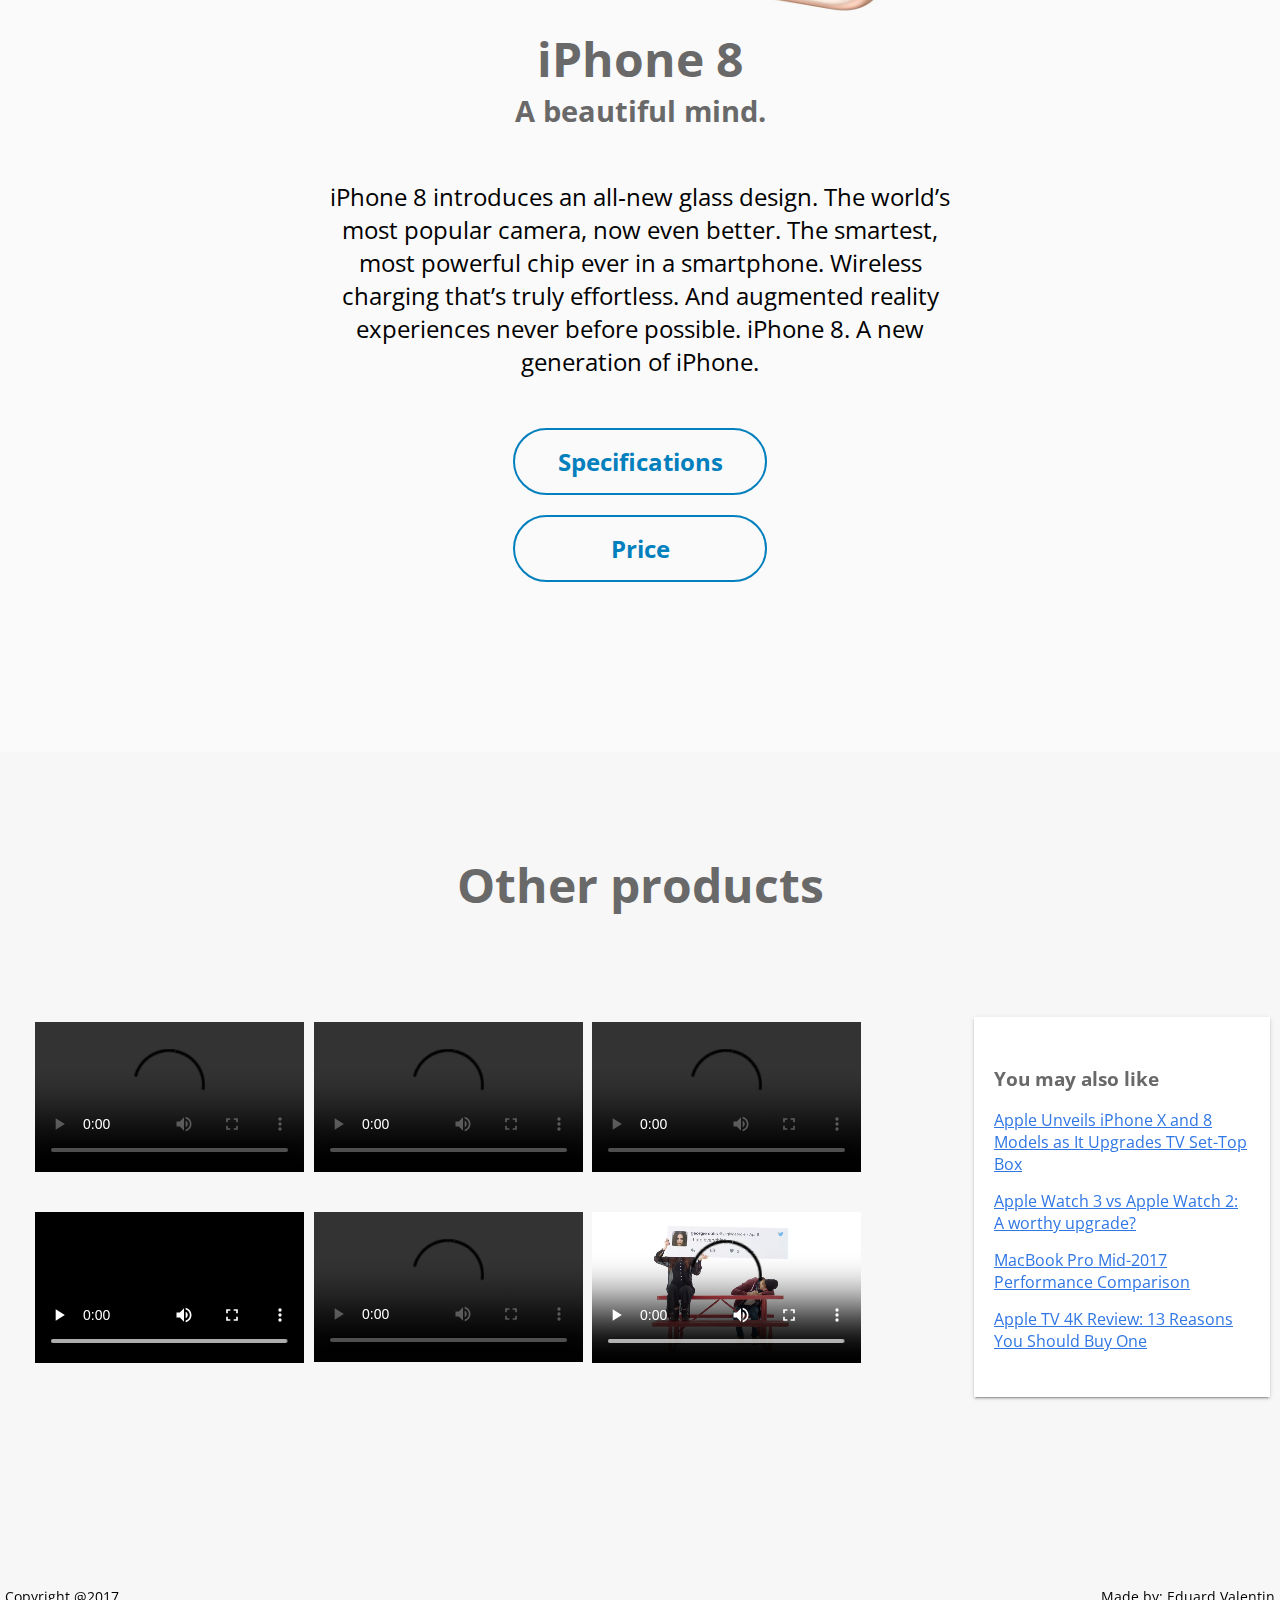
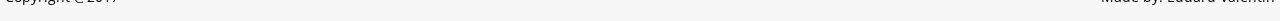
==== commit 979facee: "Added favicon" ====
--- a/index.html
+++ b/index.html
@@ -10,6 +10,7 @@
         <title>Apple Presentation</title> 
         <link rel="stylesheet" type="text/css" href="./style.css"> 
         <link href="https://fonts.googleapis.com/css?family=Open+Sans" rel="stylesheet">
+	<link rel="icon" href="img/apple-icon.png">
 
     </head>
 
